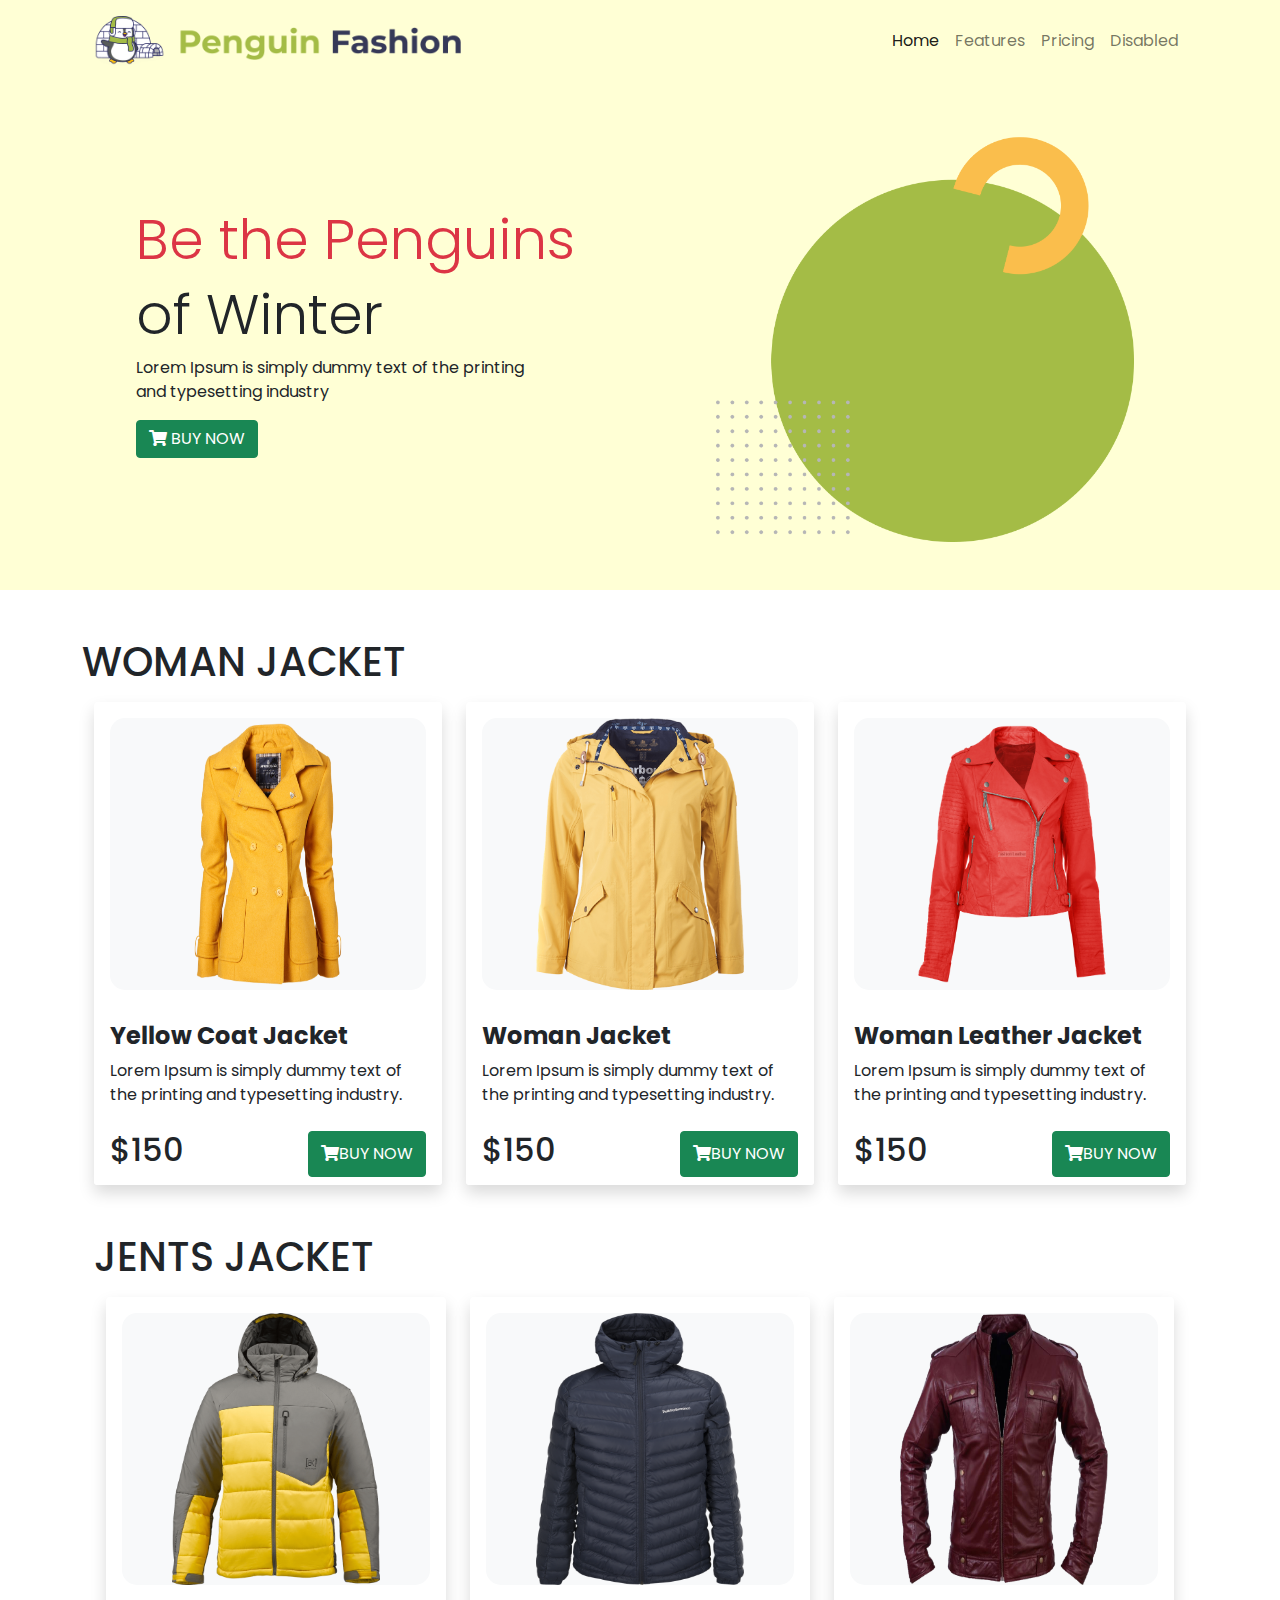
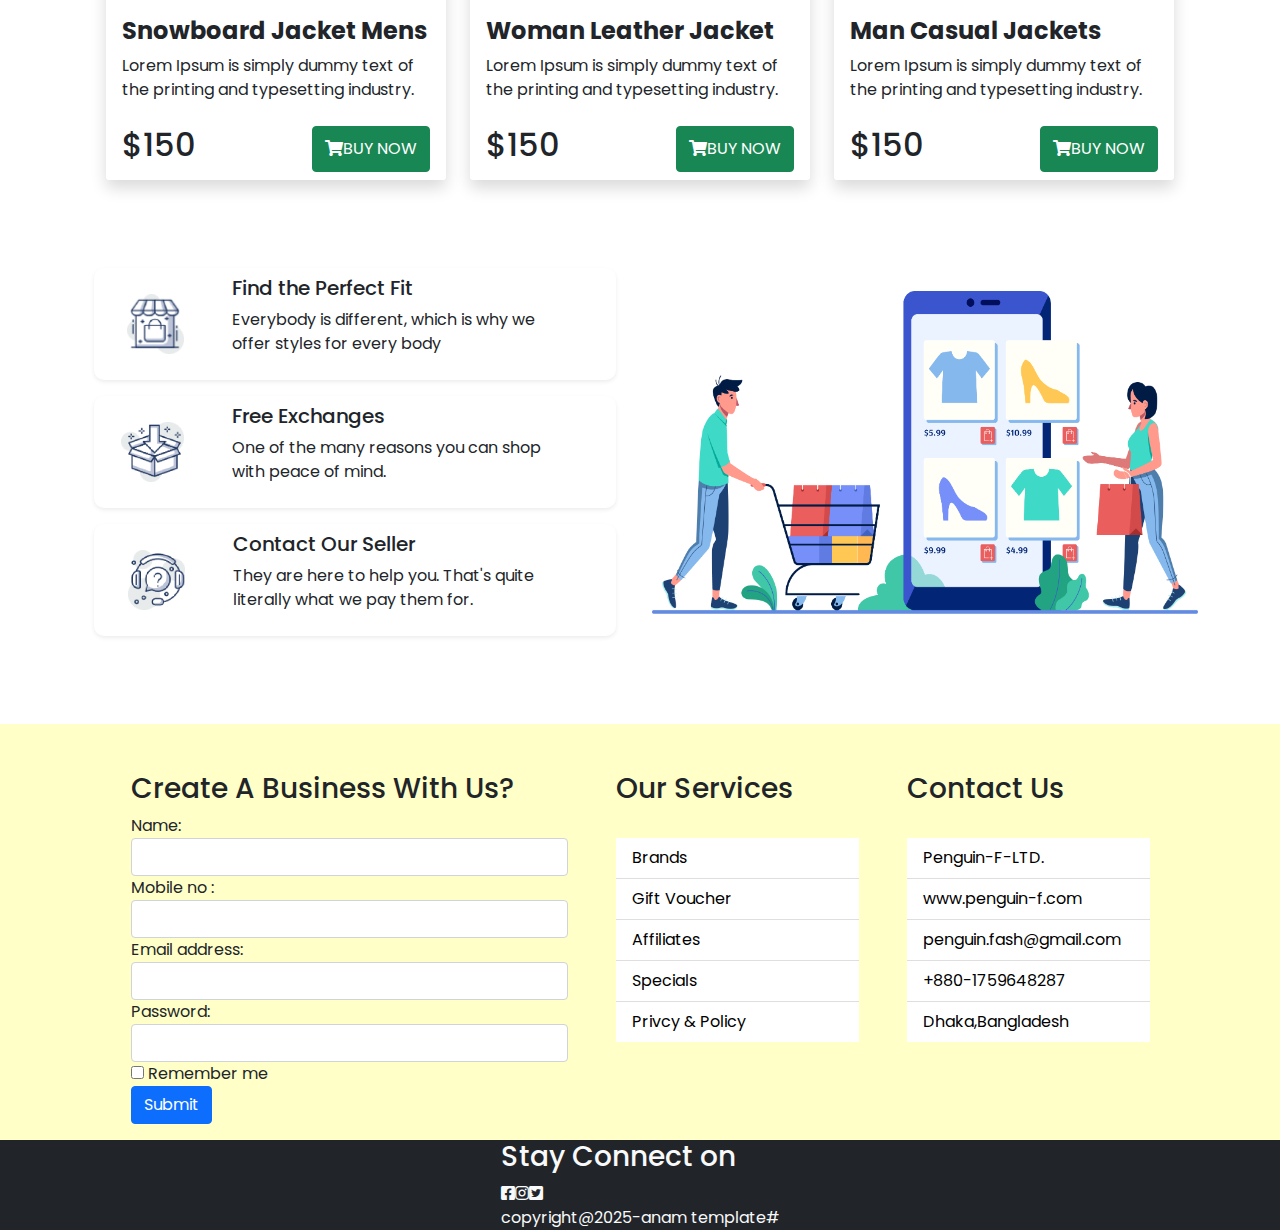
==== index.html @ 74c980e4 "ok" ====
<!DOCTYPE html>
<html lang="en">
<head>
    <link rel="stylesheet" href="css/bootstrap.min.css">
    <link rel="stylesheet" href="css/style.css">
    <link rel="stylesheet" href="css/all.min.css">
    <link rel="preconnect" href="https://fonts.gstatic.com">
    <link rel="preconnect" href="https://fonts.gstatic.com">
<link href="https://fonts.googleapis.com/css2?family=Oswald&family=Poppins:ital,wght@1,500&display=swap" rel="stylesheet">
    <title>Document</title>
</head>
<body>
  <div class="head">
    <header class="container pt-2 pb-5">
        <nav class="panada-logo navbar navbar-expand-lg navbar-light">
            <div class="container-fluid">
              
                  <img src="Logo-Icon/Group 33072.png" alt="">
              
              <button class="navbar-toggler" type="button" data-bs-toggle="collapse" data-bs-target="#navbarNav" aria-controls="navbarNav" aria-expanded="false" aria-label="Toggle navigation">
                <span class="navbar-toggler-icon"></span>
              </button>
              <div class="collapse navbar-collapse justify-content-end" id="navbarNav">
                <ul class="navbar-nav">
                  <li class="nav-item">
                    <a class="nav-link active" aria-current="page" href="#">Home</a>
                  </li>
                  <li class="nav-item">
                    <a class="nav-link" href="#">Features</a>
                  </li>
                  <li class="nav-item">
                    <a class="nav-link" href="#">Pricing</a>
                  </li>
                  <li class="nav-item">
                    <a class="nav-link" href="#" tabindex="-1" aria-disabled="true">Disabled</a>
                  </li>
                </ul>
              </div>
            </div>
          </nav>

          <div class="row pt-5">
          <div class="col-md-6 justify-content-center d-flex  align-items-center">
             <div>
                <h1 class="display-4 text-danger ">Be the Penguins</h1>
                <h1 class="display-4">of Winter</h1>
                <p>Lorem Ipsum is simply dummy text of the printing <br>
                  and typesetting industry</p>
                  <button class="btn btn-success btn"><i class="fas fa-shopping-cart"></i> BUY NOW</button>
             </div>
          </div>
          <div class=" col-md-6 justify-content-center d-flex  align-items-center">
              <img src="Logo-Icon/Group 33091.png"  class="girls-pic img-fluid">
          </div>
        </div>
    </header>
  </div>
    
    <main id="" class="container mt-5">
        <h1>WOMAN JACKET</h1>
        <div class="container mt-3">
          <div class="row row-cols-1 row-cols-md-3 g-4">
    
            <div class="col ">
              <div class="card h-100 border-0 shadow round">
                <div class="f3-jack div-col-border m-3  bg-light d-flex justify-content-center  align-items-center">
                  <img src="Image/f-1.png" class="card-img-top" alt="...">
                </div>          
                <div class="card-body">
                  <h4 class="card-title fw-bold">Yellow Coat Jacket </h4>
                  <p class="card-text">Lorem Ipsum is simply dummy text of the 
                    printing and typesetting industry.</p>
                </div>
                <div class="card-footer  f-jack-foot d-flex justify-content-between">
                  <h2>$150</h2>
                  <button type="button" class="btn btn-color btn-success btn"><i class="fas fa-shopping-cart"></i>BUY NOW</button>
                </div>
              </div>
            </div>
    
          <div class="col">
            <div class="card h-100 border-0 shadow round">
              <div class="f3-jack div-col-border m-3 bg-light d-flex justify-content-center  align-items-center">
                <img src="Image/f-2.png" class="card-img-top" alt="...">
              </div>          
              <div class="card-body">
                <h4 class="card-title fw-bold">Woman Jacket </h4>
                <p class="card-text">Lorem Ipsum is simply dummy text of the 
                  printing and typesetting industry.</p>
              </div>
              <div class="card-footer  f-jack-foot d-flex justify-content-between">
                <h2>$150</h2>
                <button type="button" class="btn btn-color btn-success btn"><i class="fas fa-shopping-cart"></i>BUY NOW</button>
              </div>
            </div>
          </div>
    
          <div class="col-md-4">
            <div class="card h-100 border-0 shadow round">
              <div class="f3-jack div-col-border m-3 bg-light  d-flex justify-content-center  align-items-center">
                <img src="Image/f-3.png" class="card-img-top" alt="...">
              </div>          
              <div class="card-body">
                <h4 class="card-title fw-bold">Woman Leather Jacket </h4>
                <p class="card-text">Lorem Ipsum is simply dummy text of the 
                   printing and typesetting industry.</p>
              </div>
              <div class="card-footer f-jack-foot d-flex justify-content-between">
                <h2>$150</h2>
                <button type="button" class="btn btn-color btn-success btn">
                  <i class="fas fa-shopping-cart"></i>BUY NOW</button>
              </div>
            </div>
          </div>
        </div>
      </div>
    


<div class="container mt-5">
        <h1>JENTS JACKET</h1>
        <div class="container mt-3">
          <div class="row row-cols-1 row-cols-md-3 g-4">
    
            <div class="col">
              <div class="card h-100 border-0 shadow round">
                <div class="f3-jack div-col-border m-3  bg-light d-flex justify-content-center  align-items-center">
                  <img src="Image/m-1.png" class="card-img-top" alt="...">
                </div>          
                <div class="card-body">
                  <h4 class="card-title fw-bold">Snowboard Jacket Mens </h4>
                  <p class="card-text">Lorem Ipsum is simply dummy text of the 
                    printing and typesetting industry.</p>
                </div>
                <div class="card-footer  f-jack-foot d-flex justify-content-between">
                  <h2>$150</h2>
                  <button type="button" class="btn btn-color btn-success btn"><i class="fas fa-shopping-cart"></i>BUY NOW</button>
                </div>
              </div>
            </div>
    
          <div class="col">
            <div class="card h-100 border-0 shadow round">
              <div class="f3-jack div-col-border m-3 bg-light d-flex justify-content-center  align-items-center">
                <img src="Image/m-2.png" class="card-img-top" alt="...">
              </div>          
              <div class="card-body">
                <h4 class="card-title fw-bold">Woman Leather Jacket </h4>
                <p class="card-text">Lorem Ipsum is simply dummy text of the 
                  printing and typesetting industry.</p>
              </div>
              <div class="card-footer  f-jack-foot d-flex justify-content-between">
                <h2>$150</h2>
                <button type="button" class="btn btn-color btn-success btn"><i class="fas fa-shopping-cart"></i>BUY NOW</button>
              </div>
            </div>
          </div>
    
          <div class="col-md-4">
            <div class="card h-100 border-0 shadow round">
              <div class="f3-jack div-col-border m-3 bg-light  d-flex justify-content-center  align-items-center">
                <img src="Image/m-3.png" class="card-img-top" alt="...">
              </div>          
              <div class="card-body">
                <h4 class="card-title fw-bold">Man Casual Jackets </h4>
                <p class="card-text">Lorem Ipsum is simply dummy text of the 
                   printing and typesetting industry.</p>
              </div>
              <div class="card-footer f-jack-foot d-flex justify-content-between">
                <h2>$150</h2>
                <button type="button" class="btn btn-color btn-success btn"><i class="fas fa-shopping-cart"></i>BUY NOW</button>
              </div>
            </div>
          </div>
        </div>
      </div>
      </div>
    </main>            
    
    <section class="container mt-5">
        <div class="row"> 
            <div class="col-md-6 p-4">
                <div class="details p-2 justify-content-center d-flex  align-items-center shadow-sm my-3">
                    <img src="Logo-Icon/image 12.png" class="img-fluid">
                    <div class="mx-5">
                    <h5>Find the Perfect Fit</h5>
                    <p>Everybody is different, which is why we <br> offer styles for every body</p>
                </div>
                </div>
                <div class="details p-2 justify-content-center d-flex  align-items-center shadow-sm my-3">
                    <img src="Logo-Icon/image 13.png" class="img-fluid">
                    <div class="mx-5">
                        <h5>Free Exchanges</h5>
                    <p>One of the many reasons you can shop <br>  with peace of mind.</p> 
                    </div>
                </div>
                <div class="details p-2 justify-content-center d-flex  align-items-center shadow-sm my-3"> 
                    <img src="Logo-Icon/image 14.png" >
                    <div class="mx-5">
                 <h5>Contact Our Seller</h5>
                 <p>They are here to help you. That's quite <br> literally what we pay them for.</p>
                </div>
                </div>
            </div>
            <div class="col-md-6  justify-content-center d-flex  align-items-center">
              <img src="Logo-Icon/XMLID 1.png" alt="" class="img-fluid" >
            </div>
        </div>
    </section>
<div class="lst-fooot pb-3"> 
<footer class="container">
      <div class="row g-5 mt-5 d-flex justify-content-center ">
        <div class="col-md-5">
          <h3>Create A Business With Us?</h3>
          <form>
            <div class="form-group">
              <label for="name">Name:</label>
              <input type="text" class="form-control" id="name">
            </div>
            <div class="form-group">
              <label for="number">Mobile no :</label>
              <input type="number" class="form-control" id="number">
            </div>
            <div class="form-group">
              <label for="email">Email address:</label>
              <input type="email" class="form-control" id="email">
            </div>
            <div class="form-group">
              <label for="pwd">Password:</label>
              <input type="password" class="form-control" id="pwd">
            </div>
            <div class="checkbox">
              <label><input type="checkbox"> Remember me</label>
            </div>
            <button type="submit" class="btn btn-primary">Submit</button>
          </form>
        </div>
        
        <div class="col-md-3">
          <h3>Our Services</h3>
          <ul class="list-group  list-group-flush pt-4">
            <li class=" list-group-item"><a href="">Brands</a></li>
            <li class=" list-group-item"><a href="">Gift Voucher</a></li>
            <li class=" list-group-item"><a href="">Affiliates</a></li>
            <li class="list-group-item"><a href="">Specials</a></li>
            <li class=" list-group-item"><a href="">Privcy & Policy</a></li>
          </ul>
        </div>

        <div class="col-md-3">
          <h3>Contact Us</h5>
            <ul class="list-group  pt-4 list-group-flush">
              <li class="lst-ft list-group-item"><a href="">Penguin-F-LTD. </a></li>
              <li class=" list-group-item"><a href="">www.penguin-f.com</a></li>
              <li class=" list-group-item"><a href="">penguin.fash@gmail.com</a></li>
              <li class=" list-group-item"><a href="">+880-1759648287</a></li>
              <li class=" list-group-item"><a href="">Dhaka,Bangladesh</a></li>
            </ul>
        </div>
        
      </div>
      
</footer>

</div>
<div class="container-fluid">
<div class="row ">
  <div class="col-md-12 bg-dark text-light d-flex justify-content-center ">
    <div class="  justify-content-center">
    <h3>Stay Connect on</h3>
    <div>
      <i class="fab fa-facebook-square"></i><i class="fab fa-instagram"></i><i class="fab fa-twitter-square"></i>
    </div>
    copyright@2025-anam template#
  </div>
  </div>
</div>
</div>

    <script src="js/bootstrap.min.js"></script>
</body>
</html>
---- css/style.css ----
body{
    font-family: 'Oswald', sans-serif;
    font-family: 'Poppins', sans-serif;
}
a{
    text-decoration: none;
    color: black;
}
.head{
    background-color:rgba(255, 255, 0, 0.164);}
/* }#fffbf0  */
.panada-logo img{
    height:50px;
}
.girls-pic{
    height: 420px;
}
.f3-jack img{
    height: 17rem;
    width: 13rem;
    ;
}
.f3-jack{
    
     border-radius: 15px;
}
.f-jack-foot{
    border: 0;
    background-color:white;
}

.details img{
    height: 60px;
    
}
.details{
    border-radius: 10px;
}
.lst-fooot{
    background-color: rgba(255, 255, 0, 0.219);
}
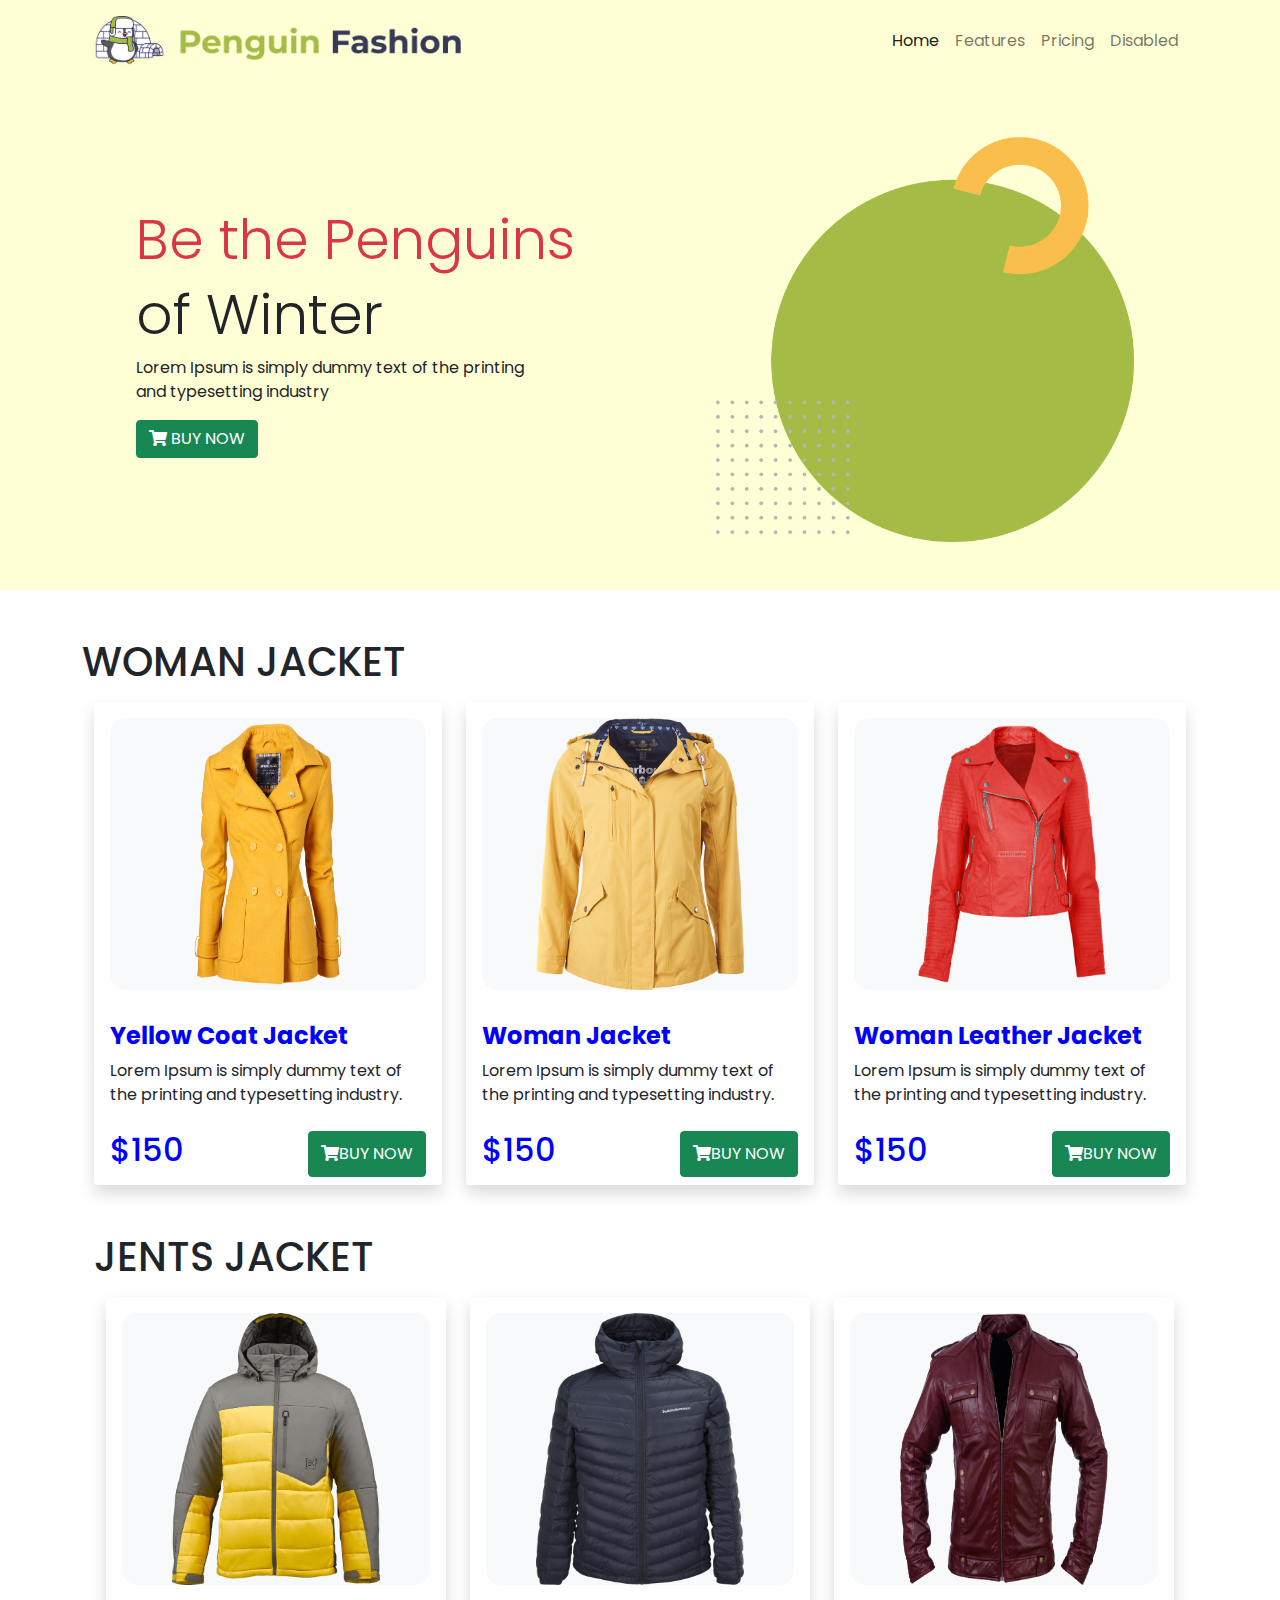
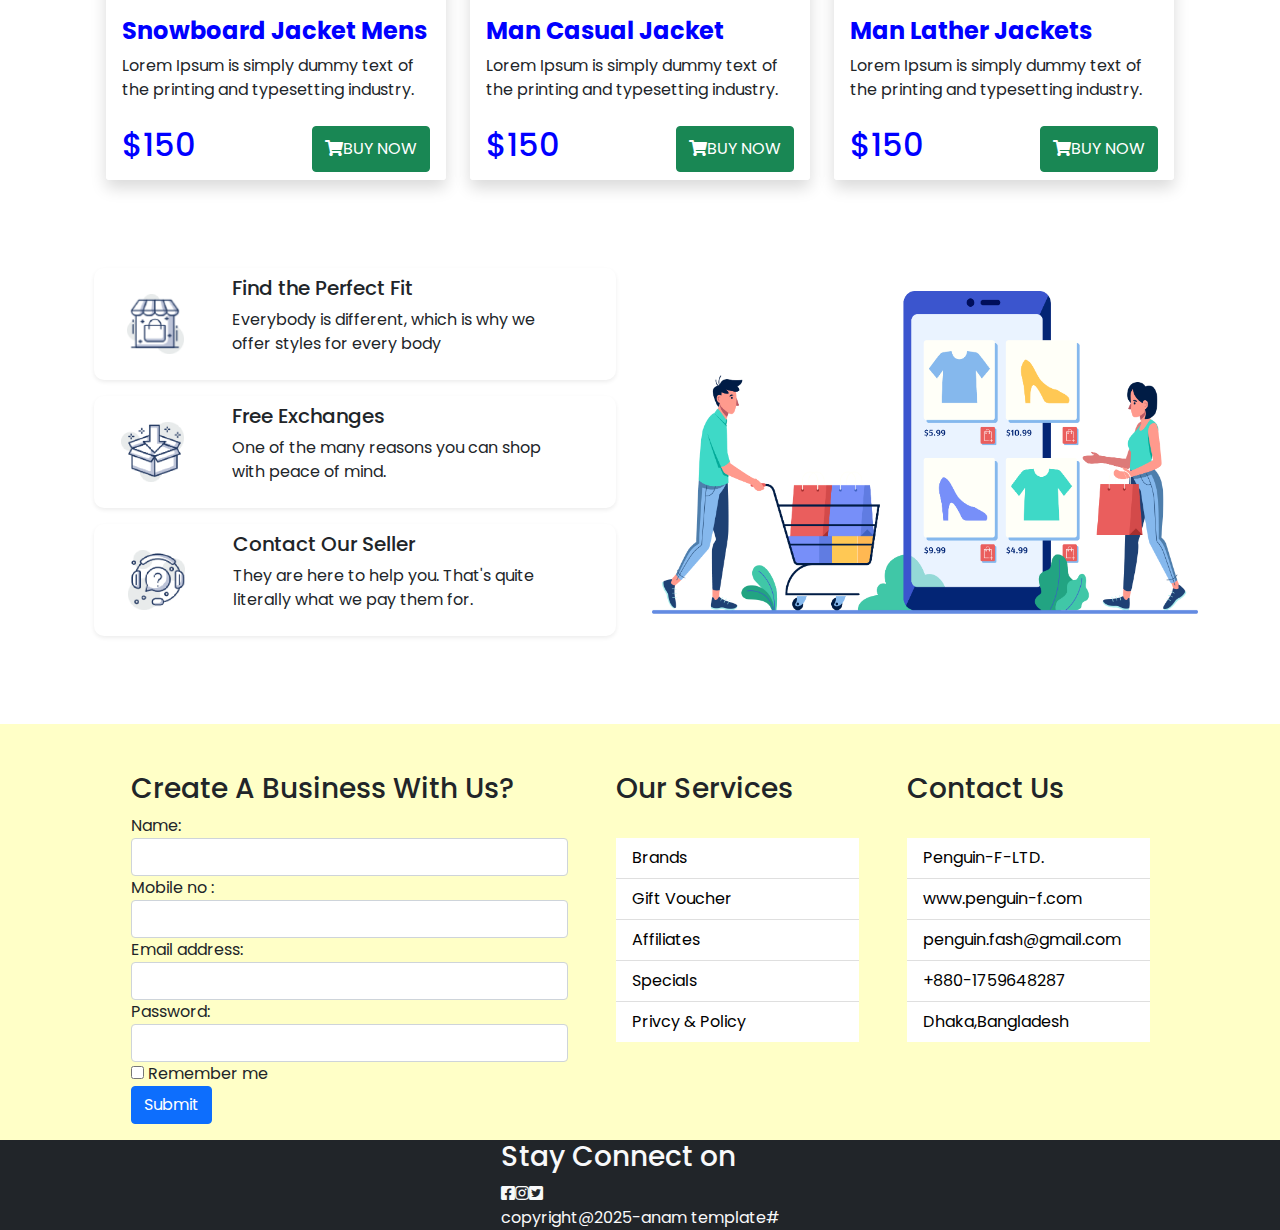
==== commit 9047aef4: "nest" ====
--- a/index.html
+++ b/index.html
@@ -59,10 +59,10 @@
     <main id="" class="container mt-5">
         <h1>WOMAN JACKET</h1>
         <div class="container mt-3">
-          <div class="row row-cols-1 row-cols-md-3 g-4">
+          <div class="row row-cols-1 row-cols-md-3 row-cols-md-3 g-4">
     
             <div class="col ">
-              <div class="card h-100 border-0 shadow round">
+              <div class="card jack-card h-100 border-0 shadow round">
                 <div class="f3-jack div-col-border m-3  bg-light d-flex justify-content-center  align-items-center">
                   <img src="Image/f-1.png" class="card-img-top" alt="...">
                 </div>          
@@ -79,7 +79,7 @@
             </div>
     
           <div class="col">
-            <div class="card h-100 border-0 shadow round">
+            <div class="card jack-card h-100 border-0 shadow round">
               <div class="f3-jack div-col-border m-3 bg-light d-flex justify-content-center  align-items-center">
                 <img src="Image/f-2.png" class="card-img-top" alt="...">
               </div>          
@@ -95,8 +95,8 @@
             </div>
           </div>
     
-          <div class="col-md-4">
-            <div class="card h-100 border-0 shadow round">
+          <div class="col">
+            <div class="card jack-card h-100 border-0 shadow round">
               <div class="f3-jack div-col-border m-3 bg-light  d-flex justify-content-center  align-items-center">
                 <img src="Image/f-3.png" class="card-img-top" alt="...">
               </div>          
@@ -123,7 +123,7 @@
           <div class="row row-cols-1 row-cols-md-3 g-4">
     
             <div class="col">
-              <div class="card h-100 border-0 shadow round">
+              <div class="card jack-card h-100 border-0 shadow round">
                 <div class="f3-jack div-col-border m-3  bg-light d-flex justify-content-center  align-items-center">
                   <img src="Image/m-1.png" class="card-img-top" alt="...">
                 </div>          
@@ -140,12 +140,12 @@
             </div>
     
           <div class="col">
-            <div class="card h-100 border-0 shadow round">
+            <div class="card jack-card h-100 border-0 shadow round">
               <div class="f3-jack div-col-border m-3 bg-light d-flex justify-content-center  align-items-center">
                 <img src="Image/m-2.png" class="card-img-top" alt="...">
               </div>          
               <div class="card-body">
-                <h4 class="card-title fw-bold">Woman Leather Jacket </h4>
+                <h4 class="card-title fw-bold">Man Casual Jacket </h4>
                 <p class="card-text">Lorem Ipsum is simply dummy text of the 
                   printing and typesetting industry.</p>
               </div>
@@ -157,12 +157,12 @@
           </div>
     
           <div class="col-md-4">
-            <div class="card h-100 border-0 shadow round">
+            <div class="card jack-card h-100 border-0 shadow round">
               <div class="f3-jack div-col-border m-3 bg-light  d-flex justify-content-center  align-items-center">
                 <img src="Image/m-3.png" class="card-img-top" alt="...">
               </div>          
               <div class="card-body">
-                <h4 class="card-title fw-bold">Man Casual Jackets </h4>
+                <h4 class="card-title fw-bold">Man Lather Jackets </h4>
                 <p class="card-text">Lorem Ipsum is simply dummy text of the 
                    printing and typesetting industry.</p>
               </div>
--- a/css/style.css
+++ b/css/style.css
@@ -18,11 +18,14 @@
 .f3-jack img{
     height: 17rem;
     width: 13rem;
-    ;
+    
 }
 .f3-jack{
     
      border-radius: 15px;
+}
+.jack-card h4,h2{
+    color: blue;
 }
 .f-jack-foot{
     border: 0;
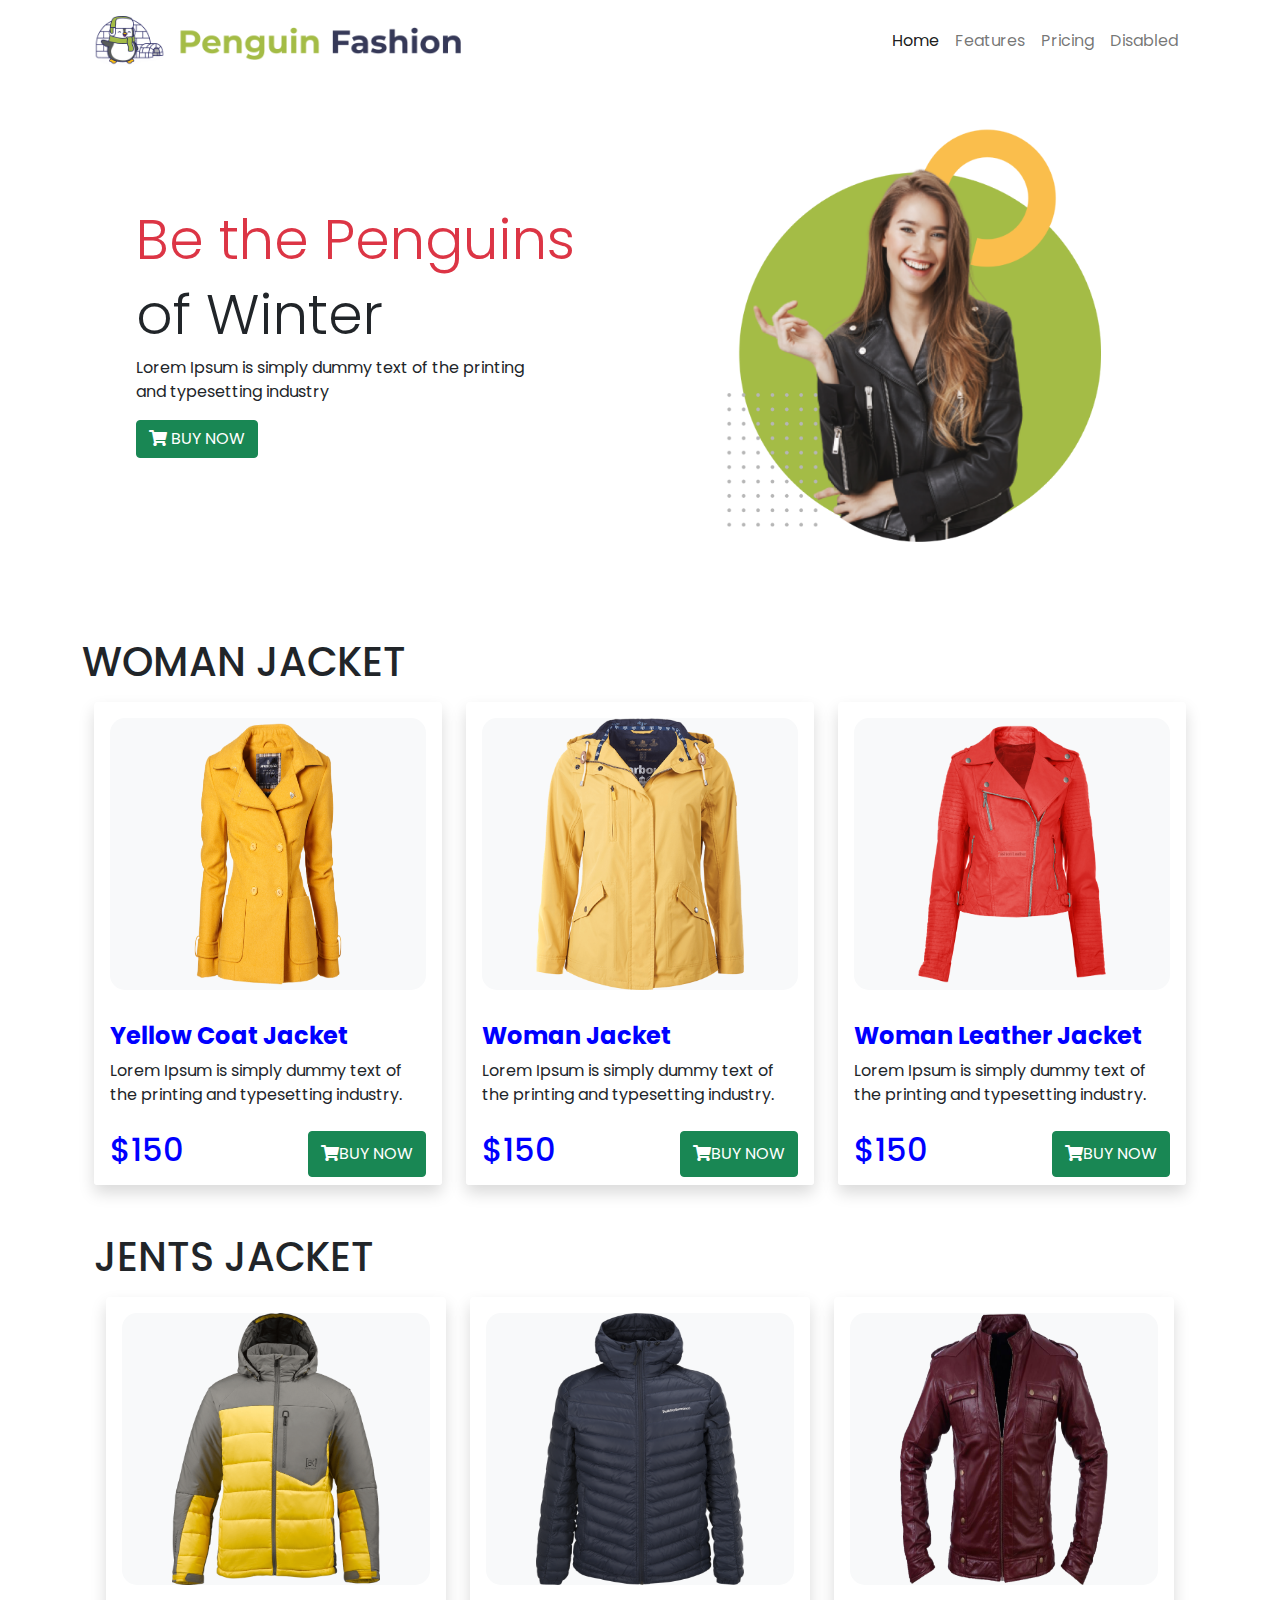
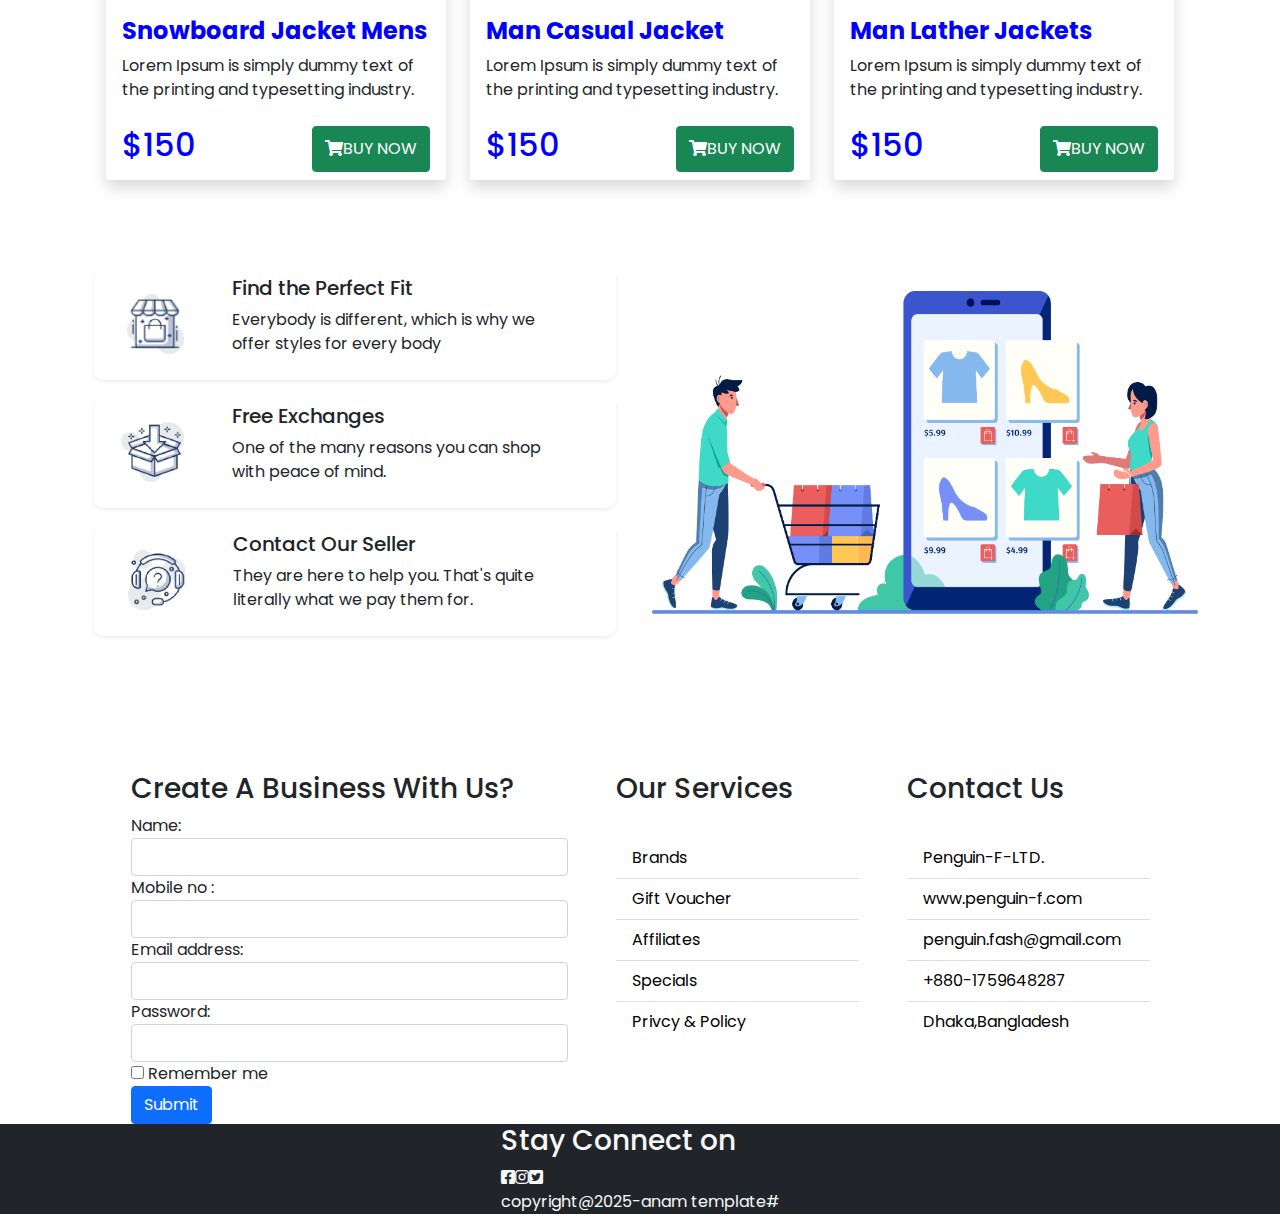
==== commit e8b9fcae: "done" ====
--- a/index.html
+++ b/index.html
@@ -10,7 +10,7 @@
     <title>Document</title>
 </head>
 <body>
-  <div class="head">
+ 
     <header class="container pt-2 pb-5">
         <nav class="panada-logo navbar navbar-expand-lg navbar-light">
             <div class="container-fluid">
@@ -54,7 +54,7 @@
           </div>
         </div>
     </header>
-  </div>
+  
     
     <main id="" class="container mt-5">
         <h1>WOMAN JACKET</h1>
@@ -207,7 +207,7 @@
             </div>
         </div>
     </section>
-<div class="lst-fooot pb-3"> 
+ 
 <footer class="container">
       <div class="row g-5 mt-5 d-flex justify-content-center ">
         <div class="col-md-5">
@@ -262,7 +262,7 @@
       
 </footer>
 
-</div>
+
 <div class="container-fluid">
 <div class="row ">
   <div class="col-md-12 bg-dark text-light d-flex justify-content-center ">
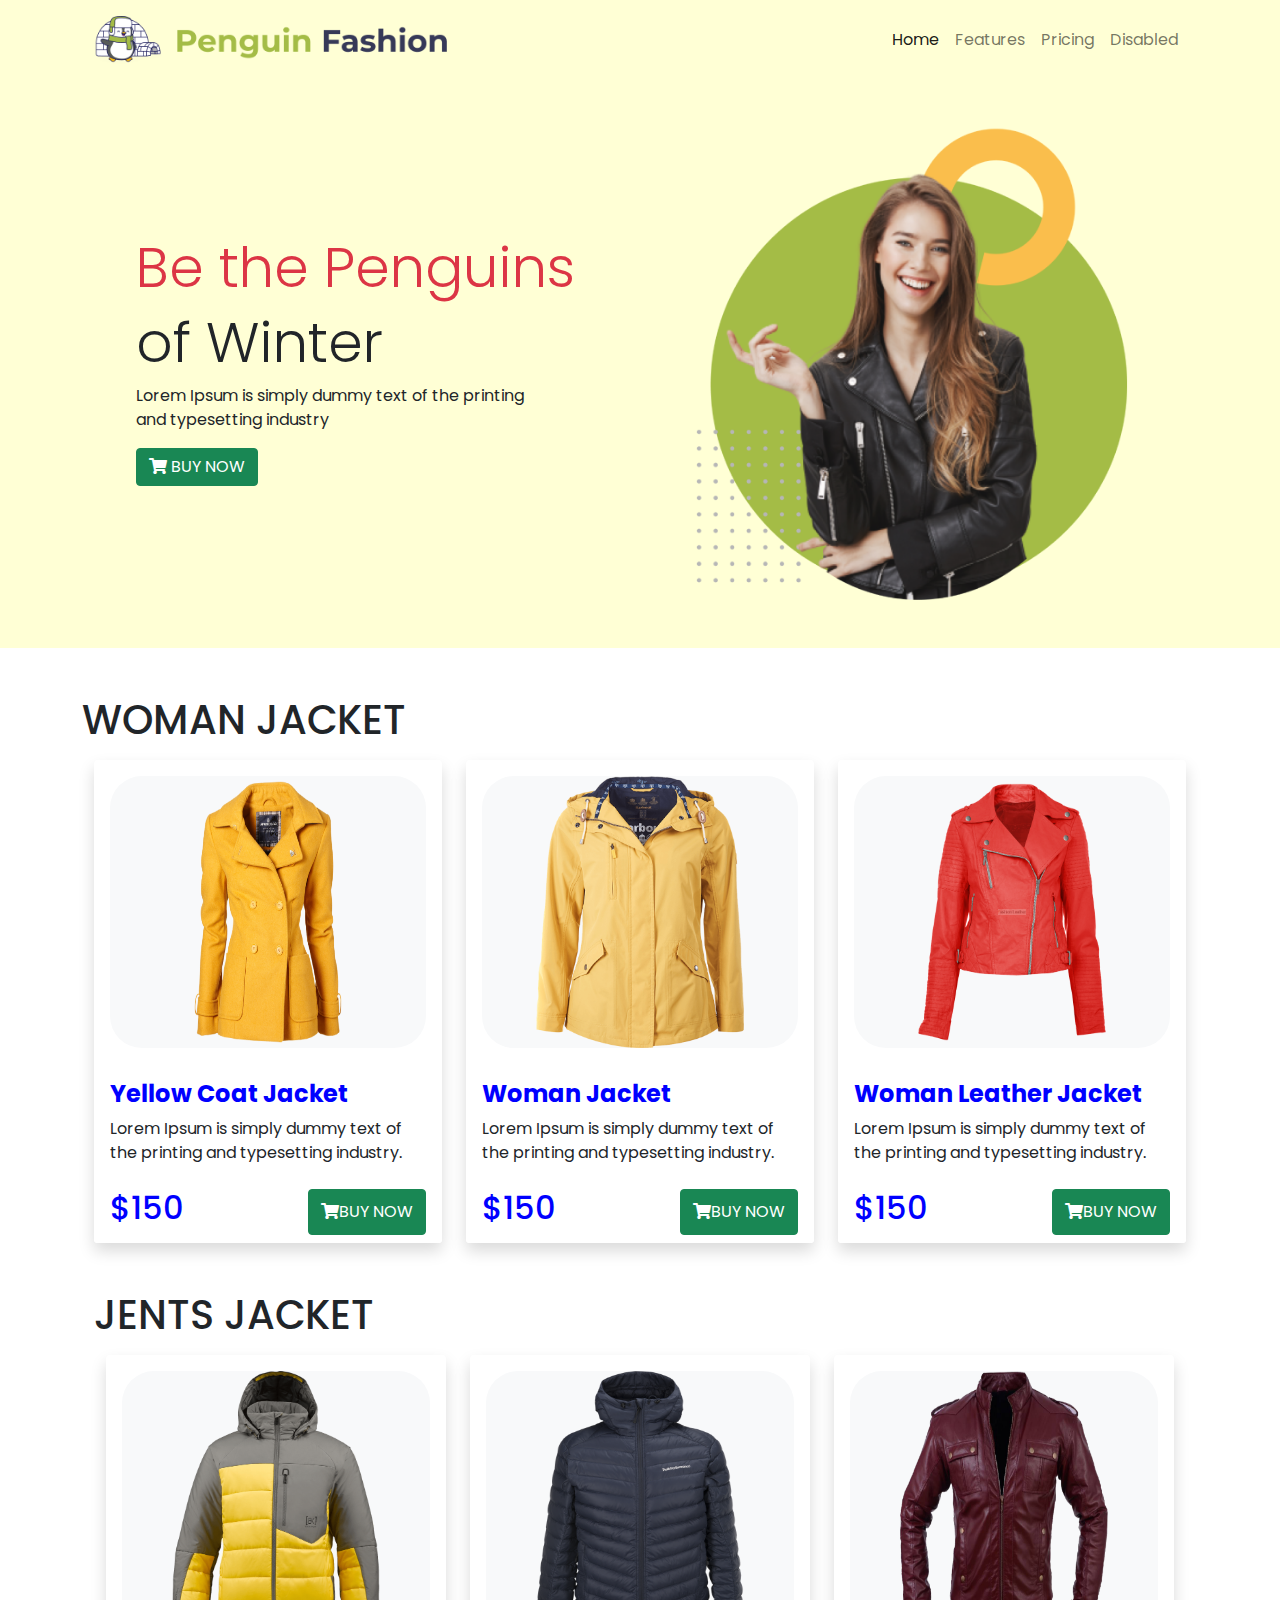
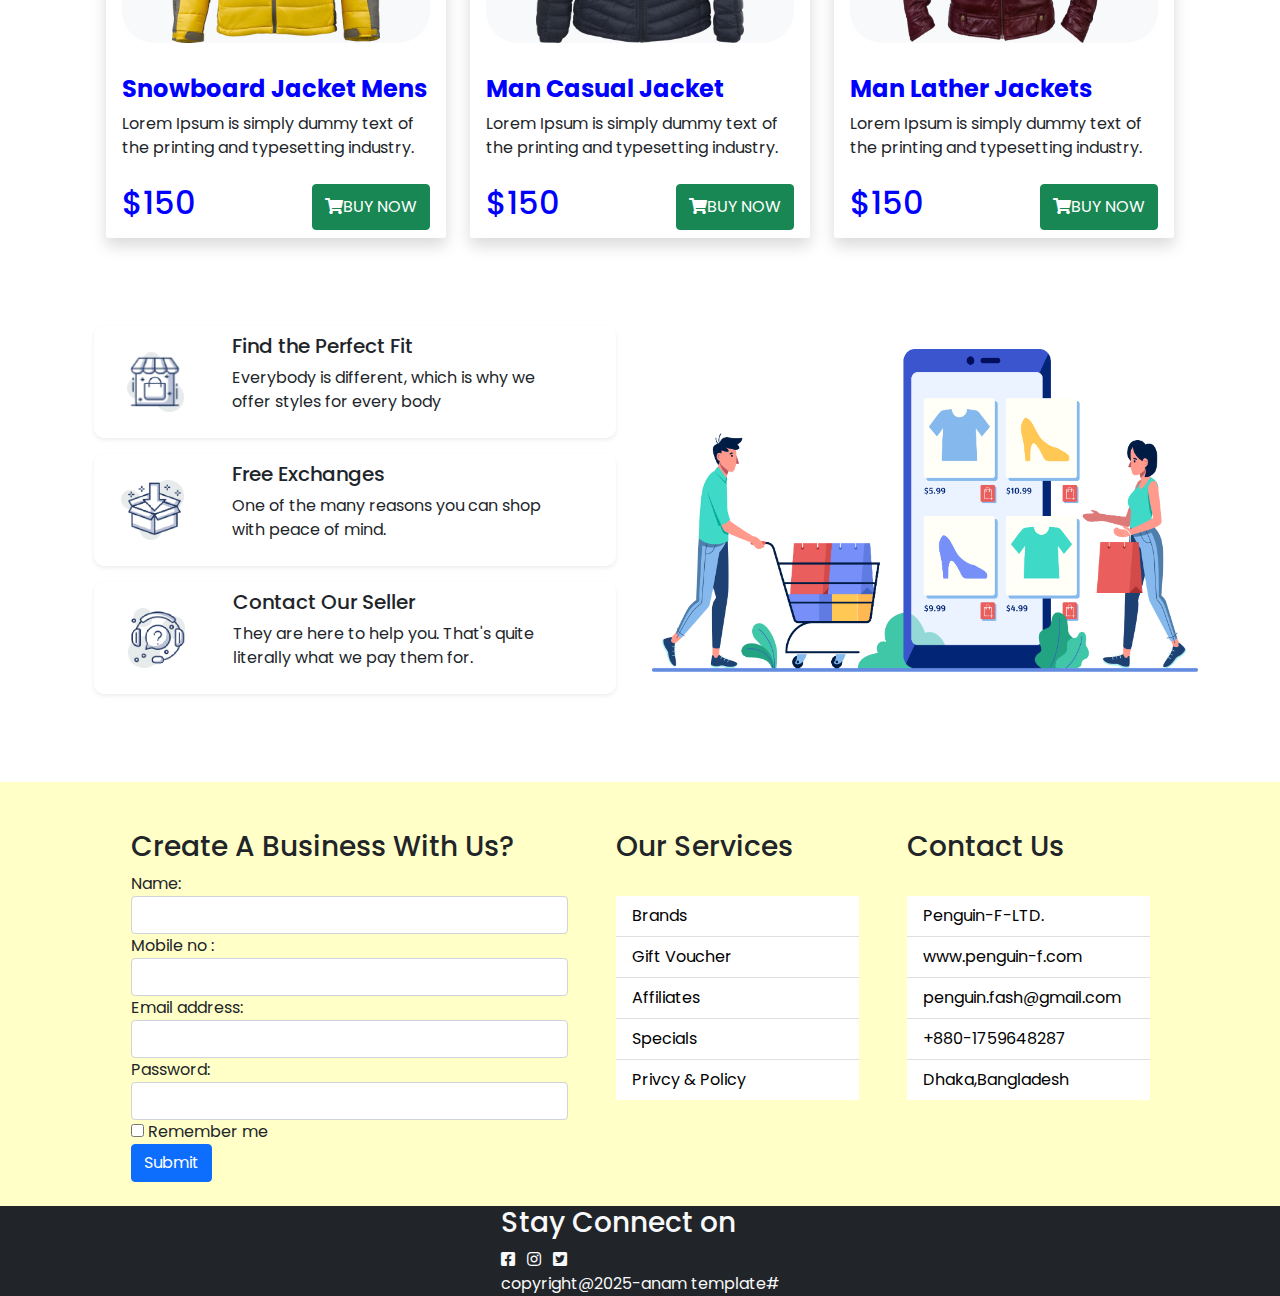
==== commit 6910dafe: "res" ====
--- a/index.html
+++ b/index.html
@@ -1,22 +1,19 @@
 <!DOCTYPE html>
 <html lang="en">
-<head>
-    <link rel="stylesheet" href="css/bootstrap.min.css">
+<head> 
+     <link rel="stylesheet" href="css/all.min.css">
+    <link rel="stylesheet" href="css/bootstrap.css">
     <link rel="stylesheet" href="css/style.css">
-    <link rel="stylesheet" href="css/all.min.css">
-    <link rel="preconnect" href="https://fonts.gstatic.com">
-    <link rel="preconnect" href="https://fonts.gstatic.com">
+
 <link href="https://fonts.googleapis.com/css2?family=Oswald&family=Poppins:ital,wght@1,500&display=swap" rel="stylesheet">
     <title>Document</title>
 </head>
 <body>
- 
+  <div class="hed">
     <header class="container pt-2 pb-5">
         <nav class="panada-logo navbar navbar-expand-lg navbar-light">
             <div class="container-fluid">
-              
                   <img src="Logo-Icon/Group 33072.png" alt="">
-              
               <button class="navbar-toggler" type="button" data-bs-toggle="collapse" data-bs-target="#navbarNav" aria-controls="navbarNav" aria-expanded="false" aria-label="Toggle navigation">
                 <span class="navbar-toggler-icon"></span>
               </button>
@@ -38,9 +35,10 @@
               </div>
             </div>
           </nav>
+<!-- nav*********************************************** -->
 
           <div class="row pt-5">
-          <div class="col-md-6 justify-content-center d-flex  align-items-center">
+          <div class="col-sm-12 col-md-12 col-lg-6 d-flex justify-content-center  align-items-center">
              <div>
                 <h1 class="display-4 text-danger ">Be the Penguins</h1>
                 <h1 class="display-4">of Winter</h1>
@@ -49,19 +47,19 @@
                   <button class="btn btn-success btn"><i class="fas fa-shopping-cart"></i> BUY NOW</button>
              </div>
           </div>
-          <div class=" col-md-6 justify-content-center d-flex  align-items-center">
+          <div class="col-sm-12 col-md-12 col-lg-6 d-flex justify-content-center  align-items-center">
               <img src="Logo-Icon/Group 33091.png"  class="girls-pic img-fluid">
           </div>
         </div>
     </header>
-  
-    
+  </div>
+    <!-- jacket card************************************* -->
     <main id="" class="container mt-5">
         <h1>WOMAN JACKET</h1>
         <div class="container mt-3">
           <div class="row row-cols-1 row-cols-md-3 row-cols-md-3 g-4">
     
-            <div class="col ">
+            <div class="col-sm-10 col-md-6 col-lg-4 col-xl-4 col-xxl-4 d-flex justify-content-center  align-items-center">
               <div class="card jack-card h-100 border-0 shadow round">
                 <div class="f3-jack div-col-border m-3  bg-light d-flex justify-content-center  align-items-center">
                   <img src="Image/f-1.png" class="card-img-top" alt="...">
@@ -78,7 +76,7 @@
               </div>
             </div>
     
-          <div class="col">
+          <div class="col-sm-10 col-md-6 col-lg-4 col-xl-4 col-xxl-4 d-flex justify-content-center  align-items-center">
             <div class="card jack-card h-100 border-0 shadow round">
               <div class="f3-jack div-col-border m-3 bg-light d-flex justify-content-center  align-items-center">
                 <img src="Image/f-2.png" class="card-img-top" alt="...">
@@ -95,7 +93,7 @@
             </div>
           </div>
     
-          <div class="col">
+          <div class="col-sm-10 col-md-6 col-lg-4 col-xl-4 col-xxl-4 d-flex justify-content-center  align-items-center">
             <div class="card jack-card h-100 border-0 shadow round">
               <div class="f3-jack div-col-border m-3 bg-light  d-flex justify-content-center  align-items-center">
                 <img src="Image/f-3.png" class="card-img-top" alt="...">
@@ -122,7 +120,7 @@
         <div class="container mt-3">
           <div class="row row-cols-1 row-cols-md-3 g-4">
     
-            <div class="col">
+            <div class="col-sm-10 col-md-6 col-lg-4 col-xl-4 col-xxl-4 d-flex justify-content-center  align-items-center">
               <div class="card jack-card h-100 border-0 shadow round">
                 <div class="f3-jack div-col-border m-3  bg-light d-flex justify-content-center  align-items-center">
                   <img src="Image/m-1.png" class="card-img-top" alt="...">
@@ -139,7 +137,7 @@
               </div>
             </div>
     
-          <div class="col">
+          <div class="col-sm-10 col-md-6 col-lg-4 col-xl-4 col-xxl-4 d-flex justify-content-center  align-items-center">
             <div class="card jack-card h-100 border-0 shadow round">
               <div class="f3-jack div-col-border m-3 bg-light d-flex justify-content-center  align-items-center">
                 <img src="Image/m-2.png" class="card-img-top" alt="...">
@@ -156,7 +154,7 @@
             </div>
           </div>
     
-          <div class="col-md-4">
+          <div class="col-sm-10 col-md-6 col-lg-4 col-xl-4 col-xxl-4 d-flex justify-content-center  align-items-center">
             <div class="card jack-card h-100 border-0 shadow round">
               <div class="f3-jack div-col-border m-3 bg-light  d-flex justify-content-center  align-items-center">
                 <img src="Image/m-3.png" class="card-img-top" alt="...">
@@ -177,9 +175,9 @@
       </div>
     </main>            
     
-    <section class="container mt-5">
-        <div class="row"> 
-            <div class="col-md-6 p-4">
+    <section class="container">
+        <div class="row mt-5 mb-5"> 
+            <div class="col-sm-12 col-md-12 col-lg-6 col-xl-6 col-xxl-6  p-4">
                 <div class="details p-2 justify-content-center d-flex  align-items-center shadow-sm my-3">
                     <img src="Logo-Icon/image 12.png" class="img-fluid">
                     <div class="mx-5">
@@ -202,15 +200,18 @@
                 </div>
                 </div>
             </div>
-            <div class="col-md-6  justify-content-center d-flex  align-items-center">
+            <div class="col-sm-12 col-md-12 col-lg-6 col-xl-6 col-xxl-6 justify-content-center d-flex  align-items-center">
               <img src="Logo-Icon/XMLID 1.png" alt="" class="img-fluid" >
             </div>
         </div>
     </section>
- 
+
+<!-- last part start***************************************** -->
+
+    <div class="lst-fooot">
 <footer class="container">
-      <div class="row g-5 mt-5 d-flex justify-content-center ">
-        <div class="col-md-5">
+      <div class="row g-5 mt-5  d-flex justify-content-center ">
+        <div class="col-sm-12 col-md-8 col-lg-5 mb-4">
           <h3>Create A Business With Us?</h3>
           <form>
             <div class="form-group">
@@ -236,7 +237,7 @@
           </form>
         </div>
         
-        <div class="col-md-3">
+        <div class="col-sm-12 col-md-6 col-lg-3">
           <h3>Our Services</h3>
           <ul class="list-group  list-group-flush pt-4">
             <li class=" list-group-item"><a href="">Brands</a></li>
@@ -247,7 +248,7 @@
           </ul>
         </div>
 
-        <div class="col-md-3">
+        <div class="col-sm-12 col-md-6 col-lg-3">
           <h3>Contact Us</h5>
             <ul class="list-group  pt-4 list-group-flush">
               <li class="lst-ft list-group-item"><a href="">Penguin-F-LTD. </a></li>
@@ -257,25 +258,25 @@
               <li class=" list-group-item"><a href="">Dhaka,Bangladesh</a></li>
             </ul>
         </div>
-        
-      </div>
-      
+      </div>
 </footer>
-
-
+</div>
 <div class="container-fluid">
-<div class="row ">
+<div class="row">
   <div class="col-md-12 bg-dark text-light d-flex justify-content-center ">
     <div class="  justify-content-center">
     <h3>Stay Connect on</h3>
     <div>
-      <i class="fab fa-facebook-square"></i><i class="fab fa-instagram"></i><i class="fab fa-twitter-square"></i>
+      <i class="fab fa-facebook-square"></i>
+      <i class="fab fa-instagram ms-2"></i>
+      <i class="fab fa-twitter-square ms-2"></i>
     </div>
     copyright@2025-anam template#
-  </div>
+  </div></div>
   </div>
 </div>
-</div>
+
+
 
     <script src="js/bootstrap.min.js"></script>
 </body>
--- a/css/style.css
+++ b/css/style.css
@@ -6,14 +6,14 @@
     text-decoration: none;
     color: black;
 }
-.head{
+.hed{
     background-color:rgba(255, 255, 0, 0.164);}
-/* }#fffbf0  */
 .panada-logo img{
-    height:50px;
+    height:3rem;
 }
 .girls-pic{
-    height: 420px;
+    height: 30rem;
+    width: 30rem;
 }
 .f3-jack img{
     height: 17rem;
@@ -21,8 +21,7 @@
     
 }
 .f3-jack{
-    
-     border-radius: 15px;
+     border-radius: 2rem;
 }
 .jack-card h4,h2{
     color: blue;
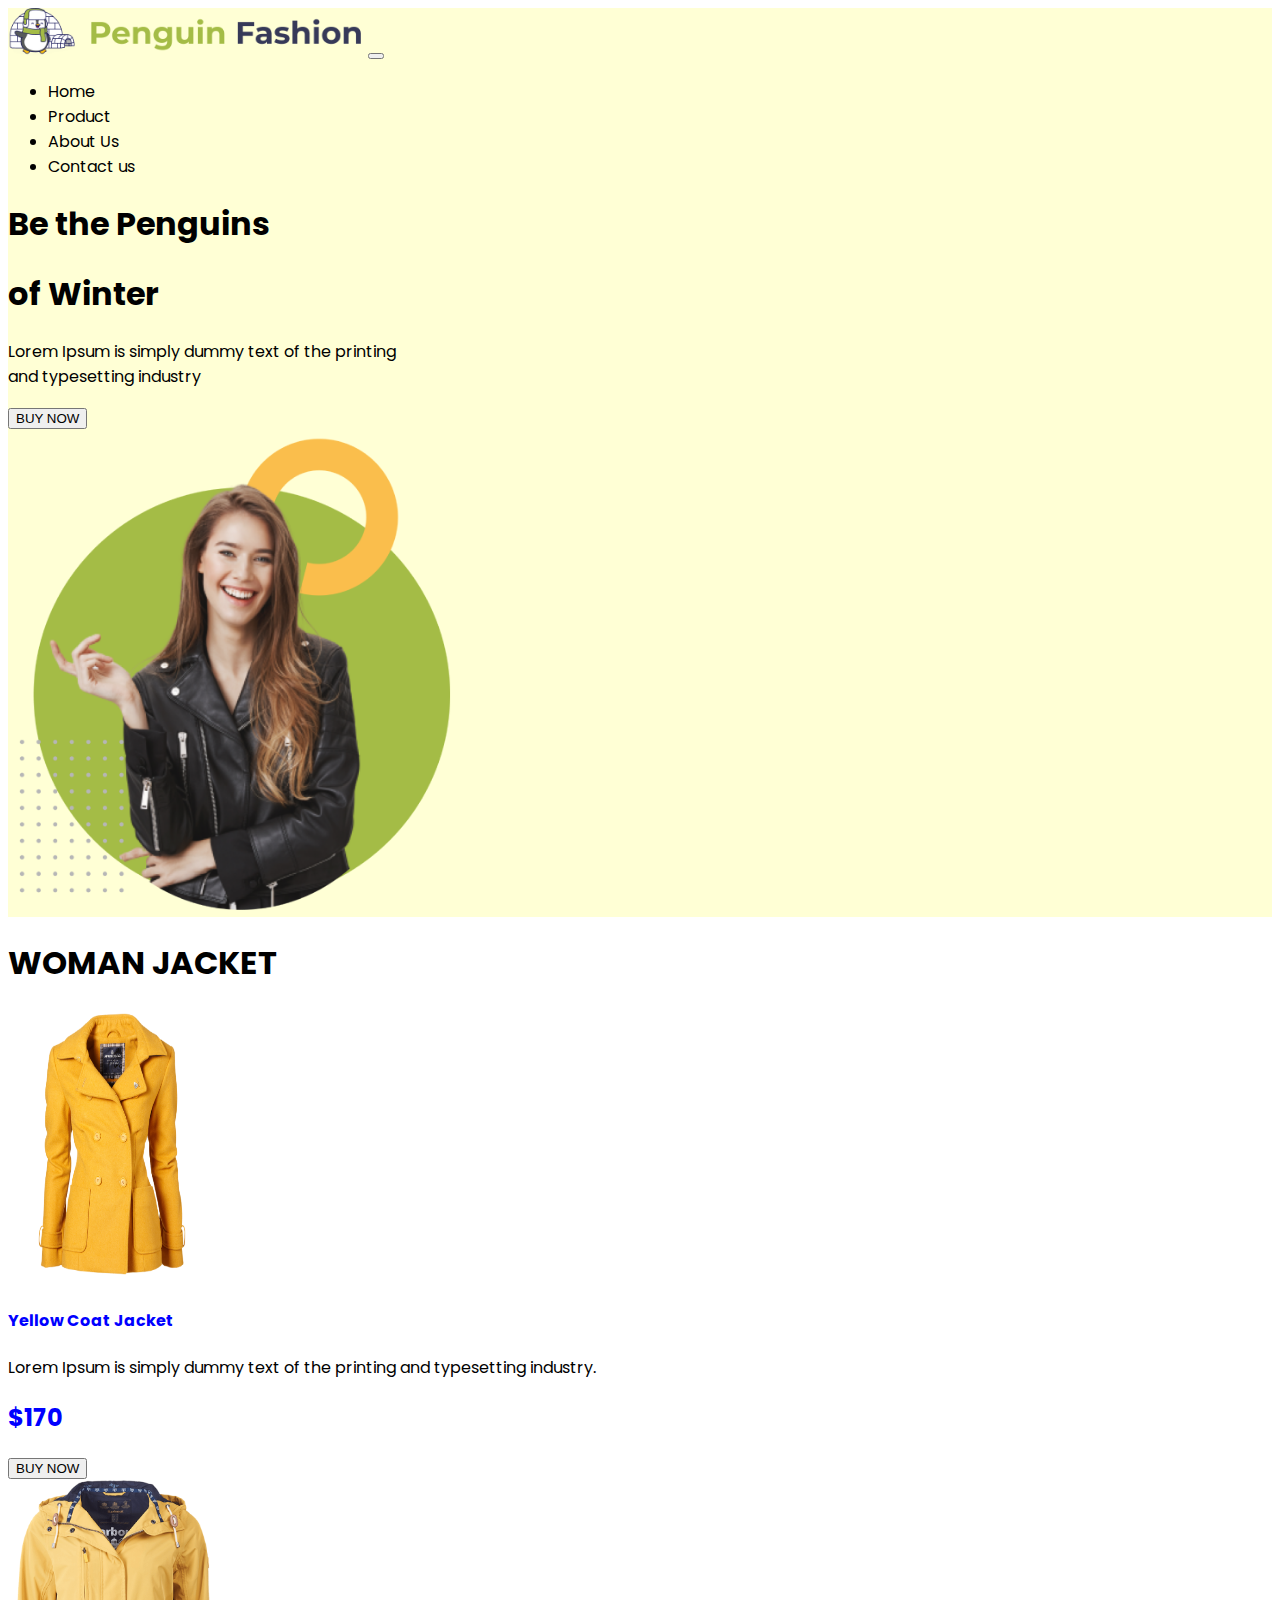
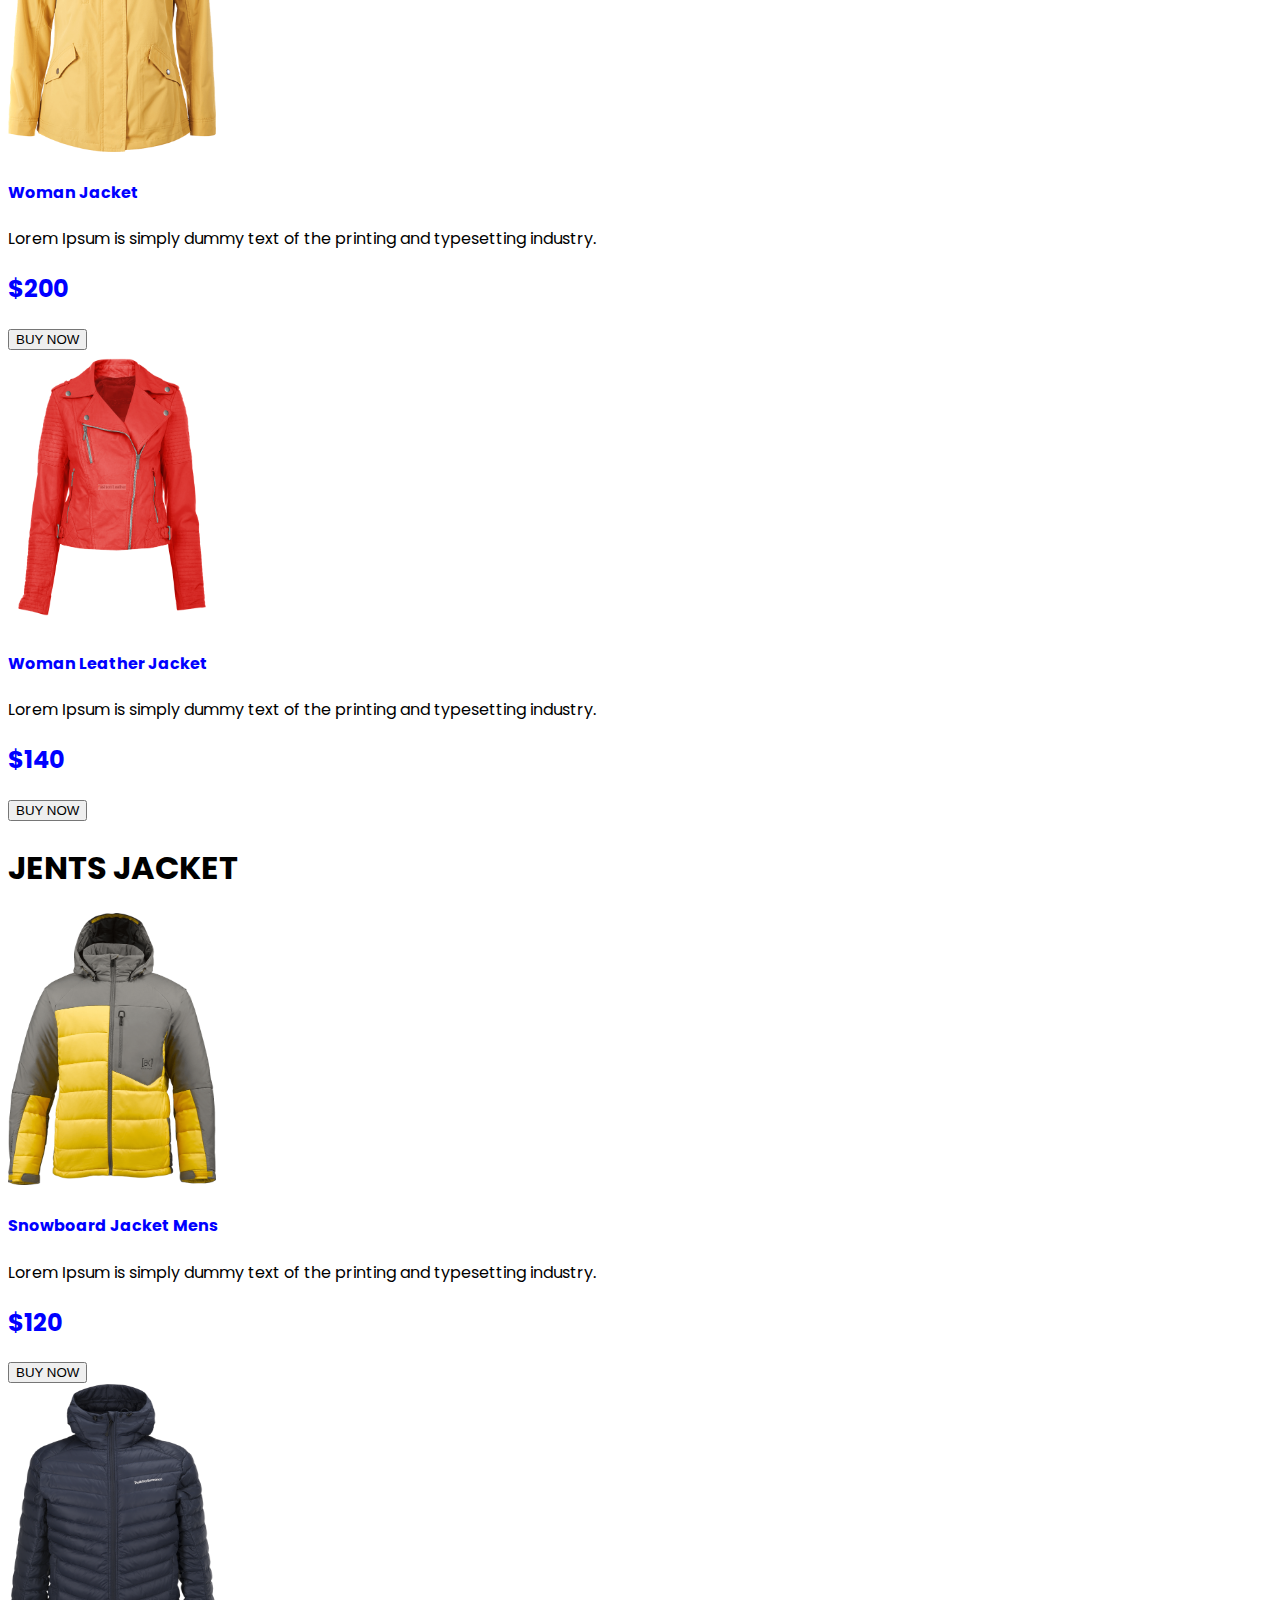
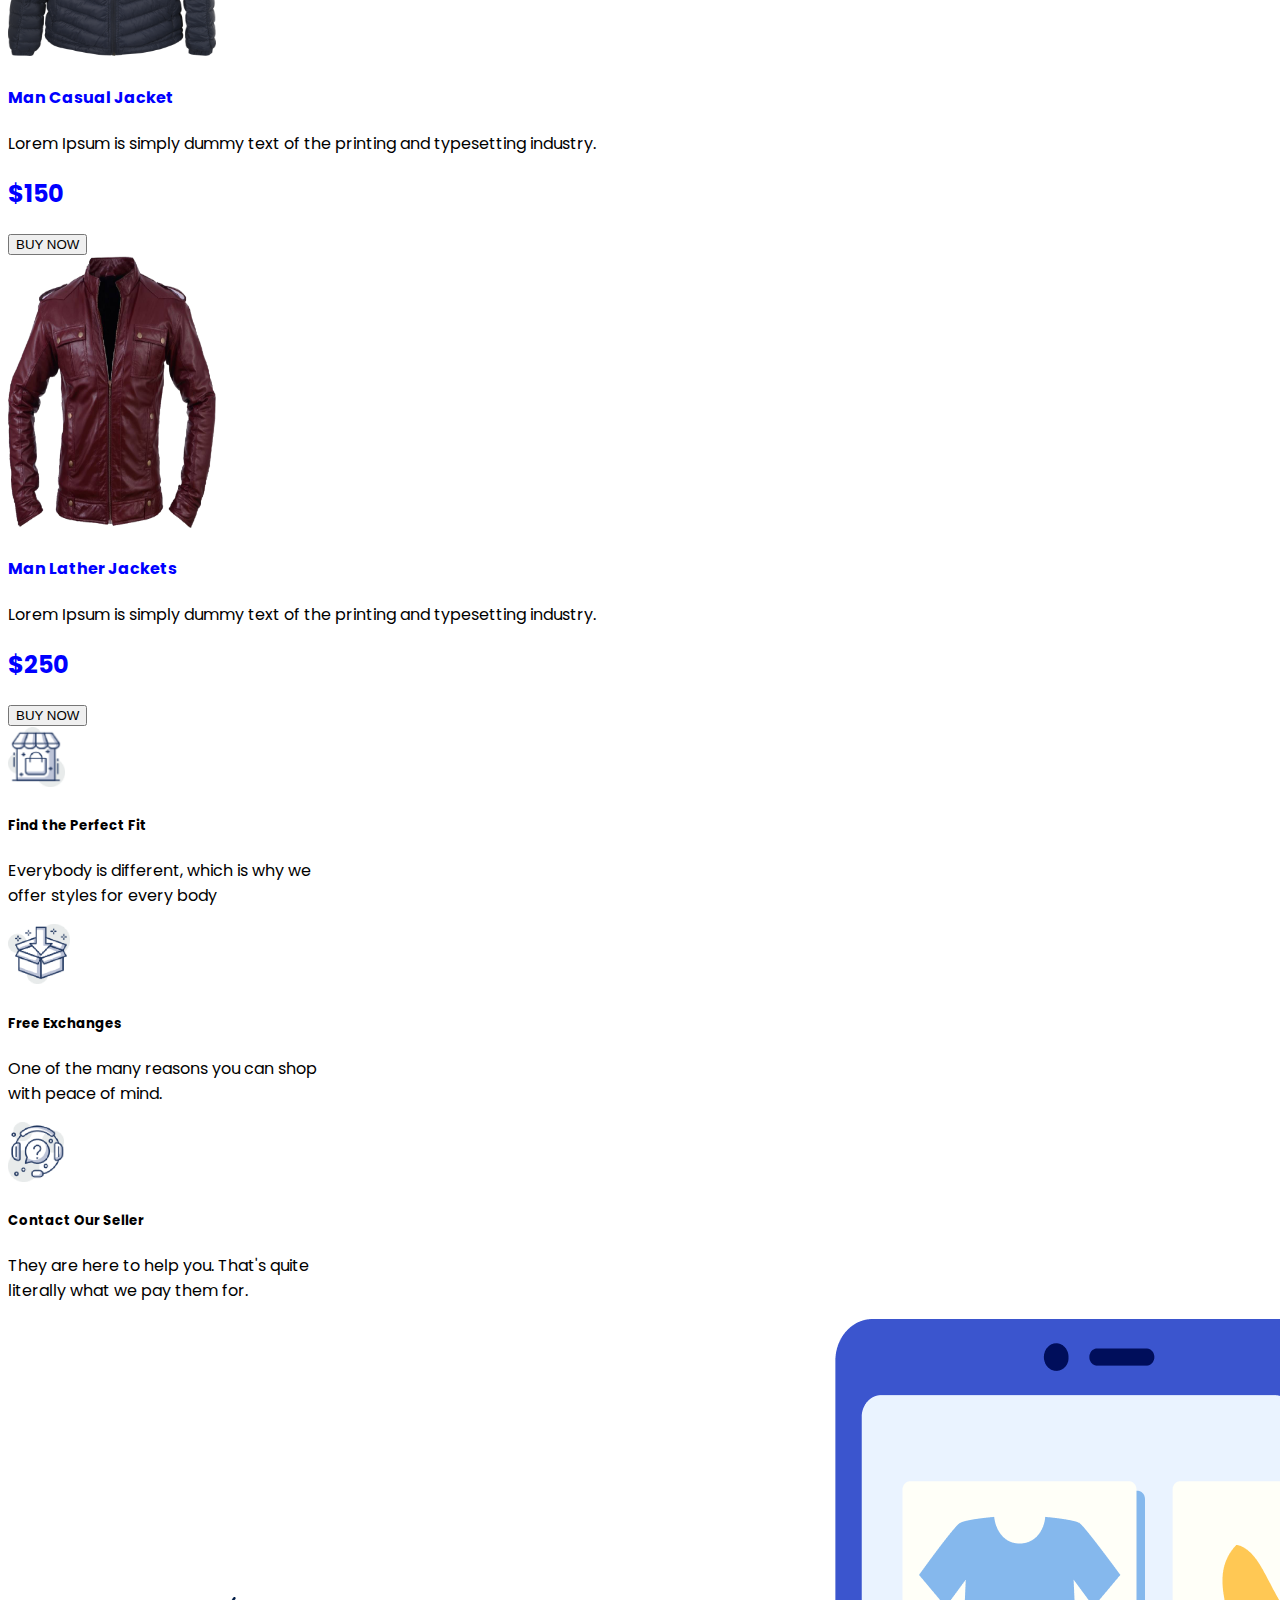
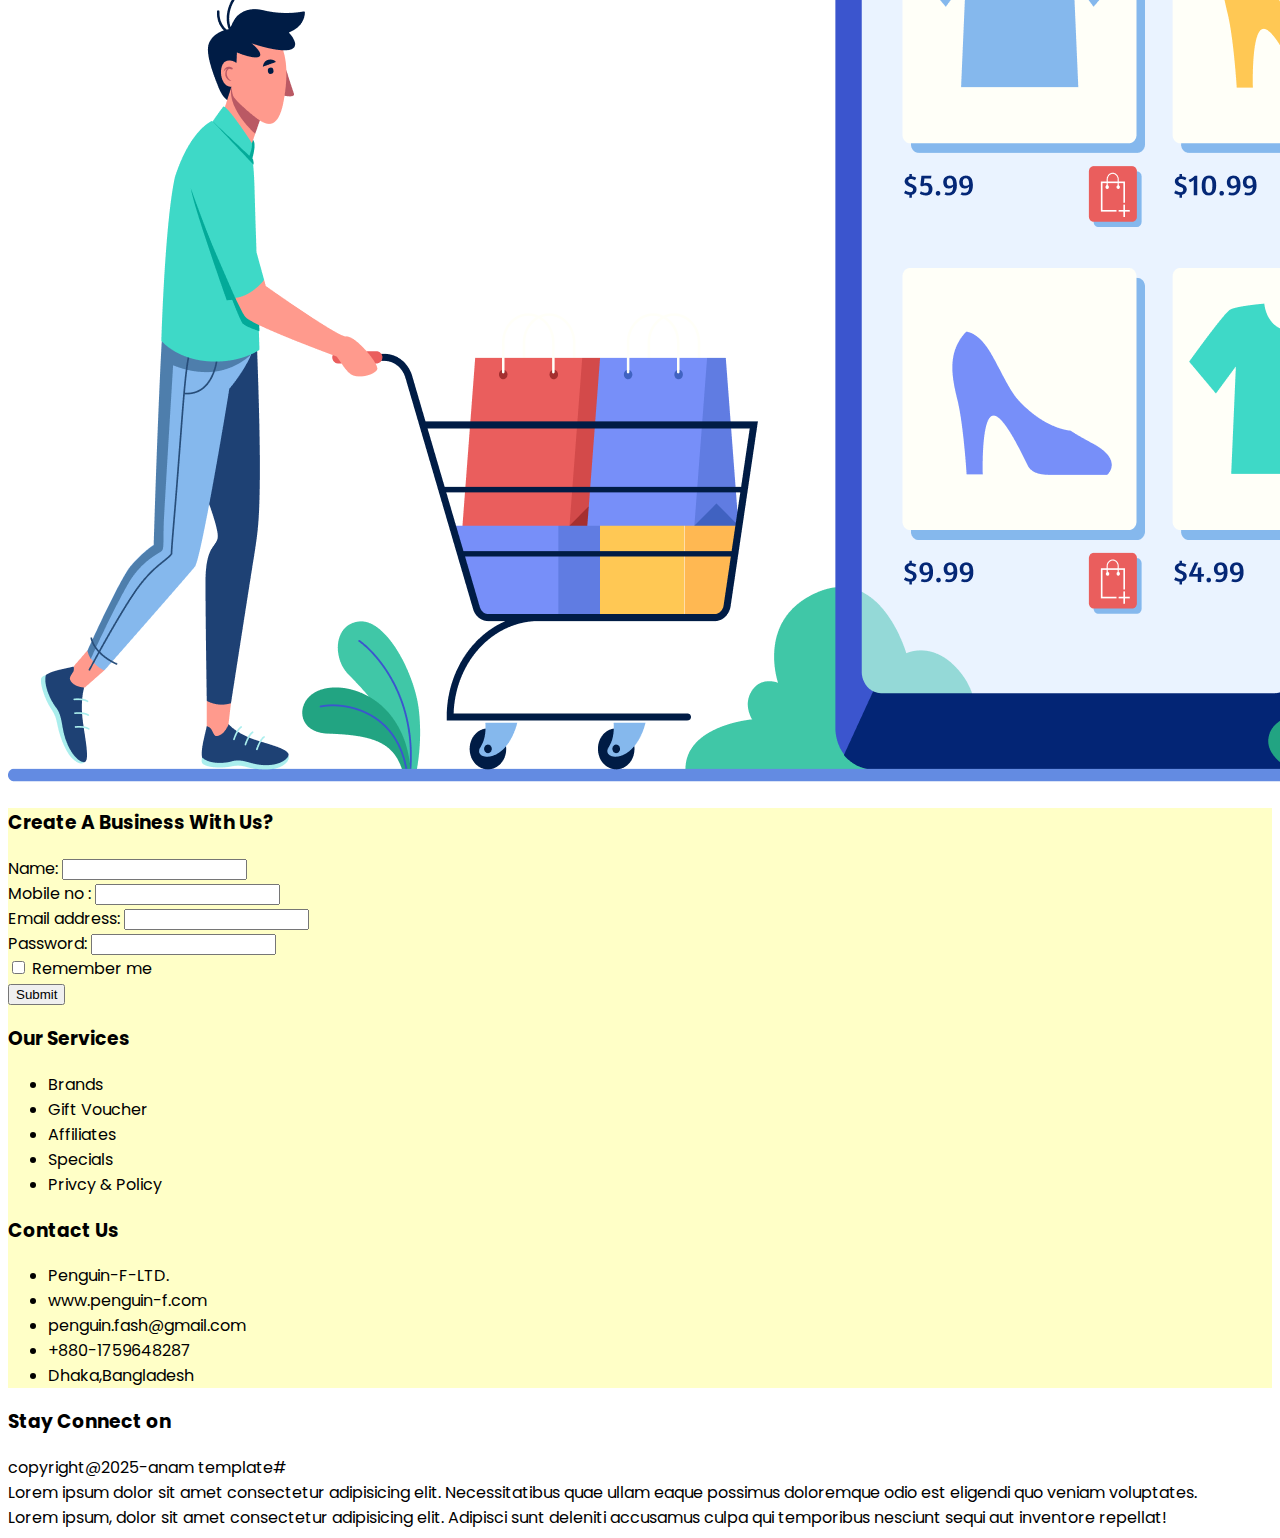
==== commit 53c50ffa: "done" ====
--- a/index.html
+++ b/index.html
@@ -1,217 +1,234 @@
 <!DOCTYPE html>
 <html lang="en">
-<head> 
-     <link rel="stylesheet" href="css/all.min.css">
-    <link rel="stylesheet" href="css/bootstrap.css">
-    <link rel="stylesheet" href="css/style.css">
-
-<link href="https://fonts.googleapis.com/css2?family=Oswald&family=Poppins:ital,wght@1,500&display=swap" rel="stylesheet">
-    <title>Document</title>
+
+<head>
+  <title>Document</title>
+  <!-- <link rel="stylesheet" href="css/all.min.css">
+  <link rel="stylesheet" href="css/bootstrap.css"> -->
+  <link href="https://cdn.jsdelivr.net/npm/bootstrap@5.0.0-beta1/dist/css/bootstrap.min.css" rel="stylesheet"
+    integrity="sha384-giJF6kkoqNQ00vy+HMDP7azOuL0xtbfIcaT9wjKHr8RbDVddVHyTfAAsrekwKmP1" crossorigin="anonymous">
+  <link rel="stylesheet" href="css/style.css">
+
+  <link href="https://fonts.googleapis.com/css2?family=Oswald&family=Poppins:ital,wght@1,500&display=swap"
+    rel="stylesheet">
+
 </head>
+
 <body>
+  
+
   <div class="hed">
     <header class="container pt-2 pb-5">
-        <nav class="panada-logo navbar navbar-expand-lg navbar-light">
-            <div class="container-fluid">
-                  <img src="Logo-Icon/Group 33072.png" alt="">
-              <button class="navbar-toggler" type="button" data-bs-toggle="collapse" data-bs-target="#navbarNav" aria-controls="navbarNav" aria-expanded="false" aria-label="Toggle navigation">
-                <span class="navbar-toggler-icon"></span>
-              </button>
-              <div class="collapse navbar-collapse justify-content-end" id="navbarNav">
-                <ul class="navbar-nav">
-                  <li class="nav-item">
-                    <a class="nav-link active" aria-current="page" href="#">Home</a>
-                  </li>
-                  <li class="nav-item">
-                    <a class="nav-link" href="#">Features</a>
-                  </li>
-                  <li class="nav-item">
-                    <a class="nav-link" href="#">Pricing</a>
-                  </li>
-                  <li class="nav-item">
-                    <a class="nav-link" href="#" tabindex="-1" aria-disabled="true">Disabled</a>
-                  </li>
-                </ul>
-              </div>
-            </div>
-          </nav>
-<!-- nav*********************************************** -->
-
-          <div class="row pt-5">
-          <div class="col-sm-12 col-md-12 col-lg-6 d-flex justify-content-center  align-items-center">
-             <div>
-                <h1 class="display-4 text-danger ">Be the Penguins</h1>
-                <h1 class="display-4">of Winter</h1>
-                <p>Lorem Ipsum is simply dummy text of the printing <br>
-                  and typesetting industry</p>
-                  <button class="btn btn-success btn"><i class="fas fa-shopping-cart"></i> BUY NOW</button>
-             </div>
-          </div>
-          <div class="col-sm-12 col-md-12 col-lg-6 d-flex justify-content-center  align-items-center">
-              <img src="Logo-Icon/Group 33091.png"  class="girls-pic img-fluid">
-          </div>
-        </div>
+
+<nav class="panada-logo navbar navbar-expand-lg navbar-light">
+
+    <img src="Logo-Icon/Group 33072.png" class="img-fluid" alt="">
+    <button class="navbar-toggler" type="button" data-bs-toggle="collapse" data-bs-target="#navbarNav"
+      aria-controls="navbarNav" aria-expanded="false" aria-label="Toggle navigation">
+      <span class="navbar-toggler-icon"></span>
+    </button>
+    <div class="collapse navbar-collapse justify-content-end" id="navbarNav">
+      <ul class="navbar-nav">
+        <li class="nav-item">
+          <a class="nav-link active" aria-current="page" href="#">Home</a>
+        </li>
+        <li class="nav-item">
+          <a class="nav-link" href="#Product">Product</a>
+        </li>
+        <li class="nav-item">
+          <a class="nav-link" href="#About">About Us</a>
+        </li>
+        <li class="nav-item">
+          <a class="nav-link" href="#contact" tabindex="-1" aria-disabled="true">Contact us</a>
+        </li>
+      </ul>
+    </div>
+  </nav>
+<div class="row pt-5">
+        <div
+          class="col-md-6  d-flex justify-content-center    align-items-center">
+          <div>
+            <h1 class="display-4 text-danger ">Be the Penguins</h1>
+            <h1 class="display-4">of Winter</h1>
+            <p>Lorem Ipsum is simply dummy text of the printing <br>
+              and typesetting industry</p>
+            <button class="btn btn-success btn"><i class="fas fa-shopping-cart"></i> BUY NOW</button>
+          </div>
+        </div>
+
+        <div class=" col-md-6  d-flex justify-content-center align-items-center">
+          <img src="Logo-Icon/Group 33091.png" class="girls-pic img-fluid">
+        </div>
+      </div> 
+
     </header>
   </div>
-    <!-- jacket card************************************* -->
-    <main id="" class="container mt-5">
-        <h1>WOMAN JACKET</h1>
-        <div class="container mt-3">
-          <div class="row row-cols-1 row-cols-md-3 row-cols-md-3 g-4">
-    
-            <div class="col-sm-10 col-md-6 col-lg-4 col-xl-4 col-xxl-4 d-flex justify-content-center  align-items-center">
-              <div class="card jack-card h-100 border-0 shadow round">
-                <div class="f3-jack div-col-border m-3  bg-light d-flex justify-content-center  align-items-center">
-                  <img src="Image/f-1.png" class="card-img-top" alt="...">
-                </div>          
-                <div class="card-body">
-                  <h4 class="card-title fw-bold">Yellow Coat Jacket </h4>
-                  <p class="card-text">Lorem Ipsum is simply dummy text of the 
-                    printing and typesetting industry.</p>
-                </div>
-                <div class="card-footer  f-jack-foot d-flex justify-content-between">
-                  <h2>$150</h2>
-                  <button type="button" class="btn btn-color btn-success btn"><i class="fas fa-shopping-cart"></i>BUY NOW</button>
-                </div>
-              </div>
-            </div>
-    
+  <!-- nav*********************************************** -->
+
+  
+  <!-- jacket card************************************* -->
+  <main id="Product" class="container mt-5">
+    <h1>WOMAN JACKET</h1>
+    <div class="container mt-3">
+      <div class="row row-cols-1 row-cols-md-3 row-cols-md-3 g-4">
+        <div class="col-sm-12 col-md-4  d-flex justify-content-center  align-items-center">
+          <div class="card jack-card h-100 border-0 shadow round">
+            <div class="f3-jack div-col-border m-3  bg-light d-flex justify-content-center  align-items-center">
+              <img src="Image/f-1.png" class="card-img-top" alt="...">
+            </div>
+            <div class="card-body">
+              <h4 class="card-title fw-bold">Yellow Coat Jacket </h4>
+              <p class="card-text">Lorem Ipsum is simply dummy text of the
+                printing and typesetting industry.</p>
+            </div>
+            <div class="card-footer  f-jack-foot d-flex justify-content-between">
+              <h2>$170</h2>
+              <button type="button" class="btn btn-color btn-success btn"><i class="fas fa-shopping-cart"></i>BUY
+                NOW</button>
+            </div>
+          </div>
+        </div>
+
+        <div class="col-sm-12 col-md-4  d-flex justify-content-center  align-items-center">
+          <div class="card jack-card h-100 border-0 shadow round">
+            <div class="f3-jack div-col-border m-3 bg-light d-flex justify-content-center  align-items-center">
+              <img src="Image/f-2.png" class="card-img-top" alt="...">
+            </div>
+            <div class="card-body">
+              <h4 class="card-title fw-bold">Woman Jacket </h4>
+              <p class="card-text">Lorem Ipsum is simply dummy text of the
+                printing and typesetting industry.</p>
+            </div>
+            <div class="card-footer  f-jack-foot d-flex justify-content-between">
+              <h2>$200</h2>
+              <button type="button" class="btn btn-color btn-success btn"><i class="fas fa-shopping-cart"></i>BUY
+                NOW</button>
+            </div>
+          </div>
+        </div>
+
+        <div class="col-sm-12 col-md-4  d-flex justify-content-center  align-items-center">
+          <div class="card jack-card h-100 border-0 shadow round">
+            <div class="f3-jack div-col-border m-3 bg-light  d-flex justify-content-center  align-items-center">
+              <img src="Image/f-3.png" class="card-img-top" alt="...">
+            </div>
+            <div class="card-body">
+              <h4 class="card-title fw-bold">Woman Leather Jacket </h4>
+              <p class="card-text">Lorem Ipsum is simply dummy text of the
+                printing and typesetting industry.</p>
+            </div>
+            <div class="card-footer f-jack-foot d-flex justify-content-between">
+              <h2>$140</h2>
+              <button type="button" class="btn btn-color btn-success btn">
+                <i class="fas fa-shopping-cart"></i>BUY NOW</button>
+            </div>
+          </div>
+        </div>
+      </div>
+    </div>
+
+
+
+    <div class="container mt-5">
+      <h1>JENTS JACKET</h1>
+      <div class="container mt-3">
+        <div class="row row-cols-1 row-cols-md-3 g-4">
+
           <div class="col-sm-10 col-md-6 col-lg-4 col-xl-4 col-xxl-4 d-flex justify-content-center  align-items-center">
             <div class="card jack-card h-100 border-0 shadow round">
-              <div class="f3-jack div-col-border m-3 bg-light d-flex justify-content-center  align-items-center">
-                <img src="Image/f-2.png" class="card-img-top" alt="...">
-              </div>          
+              <div class="f3-jack div-col-border m-3  bg-light d-flex justify-content-center  align-items-center">
+                <img src="Image/m-1.png" class="card-img-top" alt="...">
+              </div>
               <div class="card-body">
-                <h4 class="card-title fw-bold">Woman Jacket </h4>
-                <p class="card-text">Lorem Ipsum is simply dummy text of the 
+                <h4 class="card-title fw-bold">Snowboard Jacket Mens </h4>
+                <p class="card-text">Lorem Ipsum is simply dummy text of the
                   printing and typesetting industry.</p>
               </div>
               <div class="card-footer  f-jack-foot d-flex justify-content-between">
-                <h2>$150</h2>
-                <button type="button" class="btn btn-color btn-success btn"><i class="fas fa-shopping-cart"></i>BUY NOW</button>
-              </div>
-            </div>
-          </div>
-    
-          <div class="col-sm-10 col-md-6 col-lg-4 col-xl-4 col-xxl-4 d-flex justify-content-center  align-items-center">
-            <div class="card jack-card h-100 border-0 shadow round">
-              <div class="f3-jack div-col-border m-3 bg-light  d-flex justify-content-center  align-items-center">
-                <img src="Image/f-3.png" class="card-img-top" alt="...">
-              </div>          
-              <div class="card-body">
-                <h4 class="card-title fw-bold">Woman Leather Jacket </h4>
-                <p class="card-text">Lorem Ipsum is simply dummy text of the 
-                   printing and typesetting industry.</p>
-              </div>
-              <div class="card-footer f-jack-foot d-flex justify-content-between">
-                <h2>$150</h2>
-                <button type="button" class="btn btn-color btn-success btn">
-                  <i class="fas fa-shopping-cart"></i>BUY NOW</button>
-              </div>
-            </div>
-          </div>
-        </div>
-      </div>
-    
-
-
-<div class="container mt-5">
-        <h1>JENTS JACKET</h1>
-        <div class="container mt-3">
-          <div class="row row-cols-1 row-cols-md-3 g-4">
-    
-            <div class="col-sm-10 col-md-6 col-lg-4 col-xl-4 col-xxl-4 d-flex justify-content-center  align-items-center">
-              <div class="card jack-card h-100 border-0 shadow round">
-                <div class="f3-jack div-col-border m-3  bg-light d-flex justify-content-center  align-items-center">
-                  <img src="Image/m-1.png" class="card-img-top" alt="...">
-                </div>          
-                <div class="card-body">
-                  <h4 class="card-title fw-bold">Snowboard Jacket Mens </h4>
-                  <p class="card-text">Lorem Ipsum is simply dummy text of the 
-                    printing and typesetting industry.</p>
-                </div>
-                <div class="card-footer  f-jack-foot d-flex justify-content-between">
-                  <h2>$150</h2>
-                  <button type="button" class="btn btn-color btn-success btn"><i class="fas fa-shopping-cart"></i>BUY NOW</button>
-                </div>
-              </div>
-            </div>
-    
+                <h2>$120</h2>
+                <button type="button" class="btn btn-color btn-success btn"><i class="fas fa-shopping-cart"></i>BUY
+                  NOW</button>
+              </div>
+            </div>
+          </div>
+
           <div class="col-sm-10 col-md-6 col-lg-4 col-xl-4 col-xxl-4 d-flex justify-content-center  align-items-center">
             <div class="card jack-card h-100 border-0 shadow round">
               <div class="f3-jack div-col-border m-3 bg-light d-flex justify-content-center  align-items-center">
                 <img src="Image/m-2.png" class="card-img-top" alt="...">
-              </div>          
+              </div>
               <div class="card-body">
                 <h4 class="card-title fw-bold">Man Casual Jacket </h4>
-                <p class="card-text">Lorem Ipsum is simply dummy text of the 
+                <p class="card-text">Lorem Ipsum is simply dummy text of the
                   printing and typesetting industry.</p>
               </div>
               <div class="card-footer  f-jack-foot d-flex justify-content-between">
                 <h2>$150</h2>
-                <button type="button" class="btn btn-color btn-success btn"><i class="fas fa-shopping-cart"></i>BUY NOW</button>
-              </div>
-            </div>
-          </div>
-    
+                <button type="button" class="btn btn-color btn-success btn"><i class="fas fa-shopping-cart"></i>BUY
+                  NOW</button>
+              </div>
+            </div>
+          </div>
+
           <div class="col-sm-10 col-md-6 col-lg-4 col-xl-4 col-xxl-4 d-flex justify-content-center  align-items-center">
             <div class="card jack-card h-100 border-0 shadow round">
               <div class="f3-jack div-col-border m-3 bg-light  d-flex justify-content-center  align-items-center">
                 <img src="Image/m-3.png" class="card-img-top" alt="...">
-              </div>          
+              </div>
               <div class="card-body">
                 <h4 class="card-title fw-bold">Man Lather Jackets </h4>
-                <p class="card-text">Lorem Ipsum is simply dummy text of the 
-                   printing and typesetting industry.</p>
+                <p class="card-text">Lorem Ipsum is simply dummy text of the
+                  printing and typesetting industry.</p>
               </div>
               <div class="card-footer f-jack-foot d-flex justify-content-between">
-                <h2>$150</h2>
-                <button type="button" class="btn btn-color btn-success btn"><i class="fas fa-shopping-cart"></i>BUY NOW</button>
-              </div>
-            </div>
-          </div>
-        </div>
-      </div>
-      </div>
-    </main>            
-    
-    <section class="container">
-        <div class="row mt-5 mb-5"> 
-            <div class="col-sm-12 col-md-12 col-lg-6 col-xl-6 col-xxl-6  p-4">
-                <div class="details p-2 justify-content-center d-flex  align-items-center shadow-sm my-3">
-                    <img src="Logo-Icon/image 12.png" class="img-fluid">
-                    <div class="mx-5">
-                    <h5>Find the Perfect Fit</h5>
-                    <p>Everybody is different, which is why we <br> offer styles for every body</p>
-                </div>
-                </div>
-                <div class="details p-2 justify-content-center d-flex  align-items-center shadow-sm my-3">
-                    <img src="Logo-Icon/image 13.png" class="img-fluid">
-                    <div class="mx-5">
-                        <h5>Free Exchanges</h5>
-                    <p>One of the many reasons you can shop <br>  with peace of mind.</p> 
-                    </div>
-                </div>
-                <div class="details p-2 justify-content-center d-flex  align-items-center shadow-sm my-3"> 
-                    <img src="Logo-Icon/image 14.png" >
-                    <div class="mx-5">
-                 <h5>Contact Our Seller</h5>
-                 <p>They are here to help you. That's quite <br> literally what we pay them for.</p>
-                </div>
-                </div>
-            </div>
-            <div class="col-sm-12 col-md-12 col-lg-6 col-xl-6 col-xxl-6 justify-content-center d-flex  align-items-center">
-              <img src="Logo-Icon/XMLID 1.png" alt="" class="img-fluid" >
-            </div>
-        </div>
-    </section>
-
-<!-- last part start***************************************** -->
-
-    <div class="lst-fooot">
-<footer class="container">
+                <h2>$250</h2>
+                <button type="button" class="btn btn-color btn-success btn"><i class="fas fa-shopping-cart"></i>BUY
+                  NOW</button>
+              </div>
+            </div>
+          </div>
+        </div>
+      </div>
+    </div>
+  </main>
+  <!-- about################################################### -->
+  <section id="About" class="container">
+    <div class="row mt-5 mb-5">
+      <div class="col-sm-12 col-md-12 col-lg-6 col-xl-6 col-xxl-6  p-4">
+        <div class="details p-2 justify-content-center d-flex  align-items-center shadow-sm my-3">
+          <img src="Logo-Icon/image 12.png" class="img-fluid">
+          <div class="mx-5">
+            <h5>Find the Perfect Fit</h5>
+            <p>Everybody is different, which is why we <br> offer styles for every body</p>
+          </div>
+        </div>
+        <div class="details p-2 justify-content-center d-flex  align-items-center shadow-sm my-3">
+          <img src="Logo-Icon/image 13.png" class="img-fluid">
+          <div class="mx-5">
+            <h5>Free Exchanges</h5>
+            <p>One of the many reasons you can shop <br> with peace of mind.</p>
+          </div>
+        </div>
+        <div class="details p-2 justify-content-center d-flex  align-items-center shadow-sm my-3">
+          <img src="Logo-Icon/image 14.png">
+          <div class="mx-5">
+            <h5>Contact Our Seller</h5>
+            <p>They are here to help you. That's quite <br> literally what we pay them for.</p>
+          </div>
+        </div>
+      </div>
+      <div class="col-sm-12 col-md-12 col-lg-6 col-xl-6 col-xxl-6 justify-content-center d-flex  align-items-center">
+        <img src="Logo-Icon/XMLID 1.png" alt="" class="img-fluid">
+      </div>
+    </div>
+  </section>
+
+  <!-- last part start***************************************** -->
+
+  <div id="contact" class="lst-fooot">
+    <footer class="container">
       <div class="row g-5 mt-5  d-flex justify-content-center ">
-        <div class="col-sm-12 col-md-8 col-lg-5 mb-4">
+        <div class="col-sm-12 col-md-12 col-lg-5 mb-2">
           <h3>Create A Business With Us?</h3>
           <form>
             <div class="form-group">
@@ -236,8 +253,8 @@
             <button type="submit" class="btn btn-primary">Submit</button>
           </form>
         </div>
-        
-        <div class="col-sm-12 col-md-6 col-lg-3">
+
+        <div class="col-sm-12 col-md-6 col-lg-3  mb-5">
           <h3>Our Services</h3>
           <ul class="list-group  list-group-flush pt-4">
             <li class=" list-group-item"><a href="">Brands</a></li>
@@ -248,7 +265,7 @@
           </ul>
         </div>
 
-        <div class="col-sm-12 col-md-6 col-lg-3">
+        <div class="col-sm-12 col-md-6 col-lg-3  mb-5">
           <h3>Contact Us</h5>
             <ul class="list-group  pt-4 list-group-flush">
               <li class="lst-ft list-group-item"><a href="">Penguin-F-LTD. </a></li>
@@ -259,25 +276,33 @@
             </ul>
         </div>
       </div>
-</footer>
-</div>
-<div class="container-fluid">
-<div class="row">
-  <div class="col-md-12 bg-dark text-light d-flex justify-content-center ">
-    <div class="  justify-content-center">
-    <h3>Stay Connect on</h3>
-    <div>
-      <i class="fab fa-facebook-square"></i>
-      <i class="fab fa-instagram ms-2"></i>
-      <i class="fab fa-twitter-square ms-2"></i>
-    </div>
-    copyright@2025-anam template#
-  </div></div>
+    </footer>
   </div>
-</div>
-
-
-
-    <script src="js/bootstrap.min.js"></script>
+  <div class="container-fluid">
+    <div class="row">
+      <div class="col-md-12 bg-dark text-light d-flex justify-content-center ">
+        <div class="  justify-content-center">
+          <h3>Stay Connect on</h3>
+          <div>
+            <i class="fab fa-facebook-square"></i>
+            <i class="fab fa-instagram ms-2"></i>
+            <i class="fab fa-twitter-square ms-2"></i>
+          </div>
+          copyright@2025-anam template#
+        </div>
+      </div>
+    </div>
+  </div>
+
+  <div class="row">
+    <div class="col-md-6">Lorem ipsum dolor sit amet consectetur adipisicing elit. Necessitatibus quae ullam eaque possimus doloremque odio est eligendi quo veniam voluptates.</div>
+    <div class="col-md-6">Lorem ipsum, dolor sit amet consectetur adipisicing elit. Adipisci sunt deleniti accusamus culpa qui temporibus nesciunt sequi aut inventore repellat!</div>
+  </div>
+
+  <script src="https://cdn.jsdelivr.net/npm/bootstrap@5.0.0-beta1/dist/js/bootstrap.bundle.min.js"
+    integrity="sha384-ygbV9kiqUc6oa4msXn9868pTtWMgiQaeYH7/t7LECLbyPA2x65Kgf80OJFdroafW"
+    crossorigin="anonymous"></script>
+  <!-- <script src="js/bootstrap.min.js"></script> -->
 </body>
-</html> +
+</html>--- a/css/style.css
+++ b/css/style.css
@@ -7,7 +7,8 @@
     color: black;
 }
 .hed{
-    background-color:rgba(255, 255, 0, 0.164);}
+    background-color:rgba(255, 255, 0, 0.164);
+}
 .panada-logo img{
     height:3rem;
 }
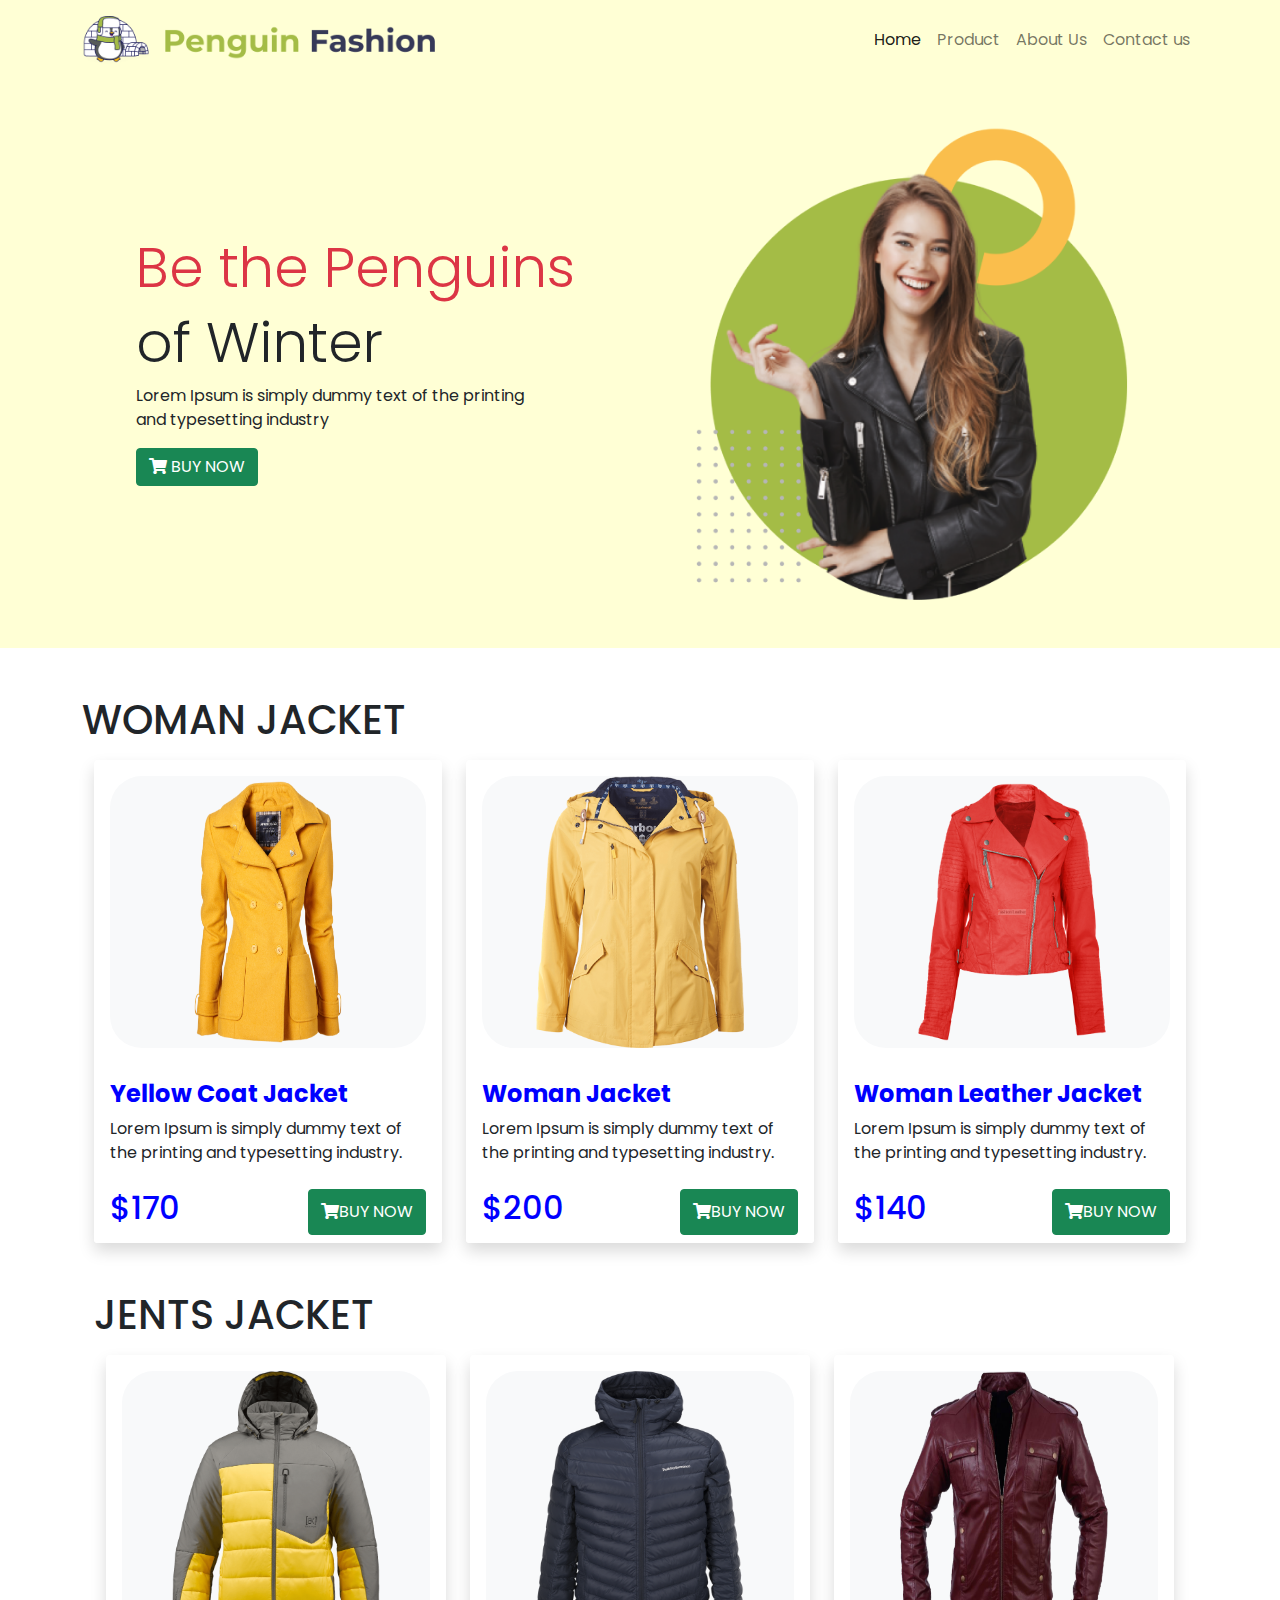
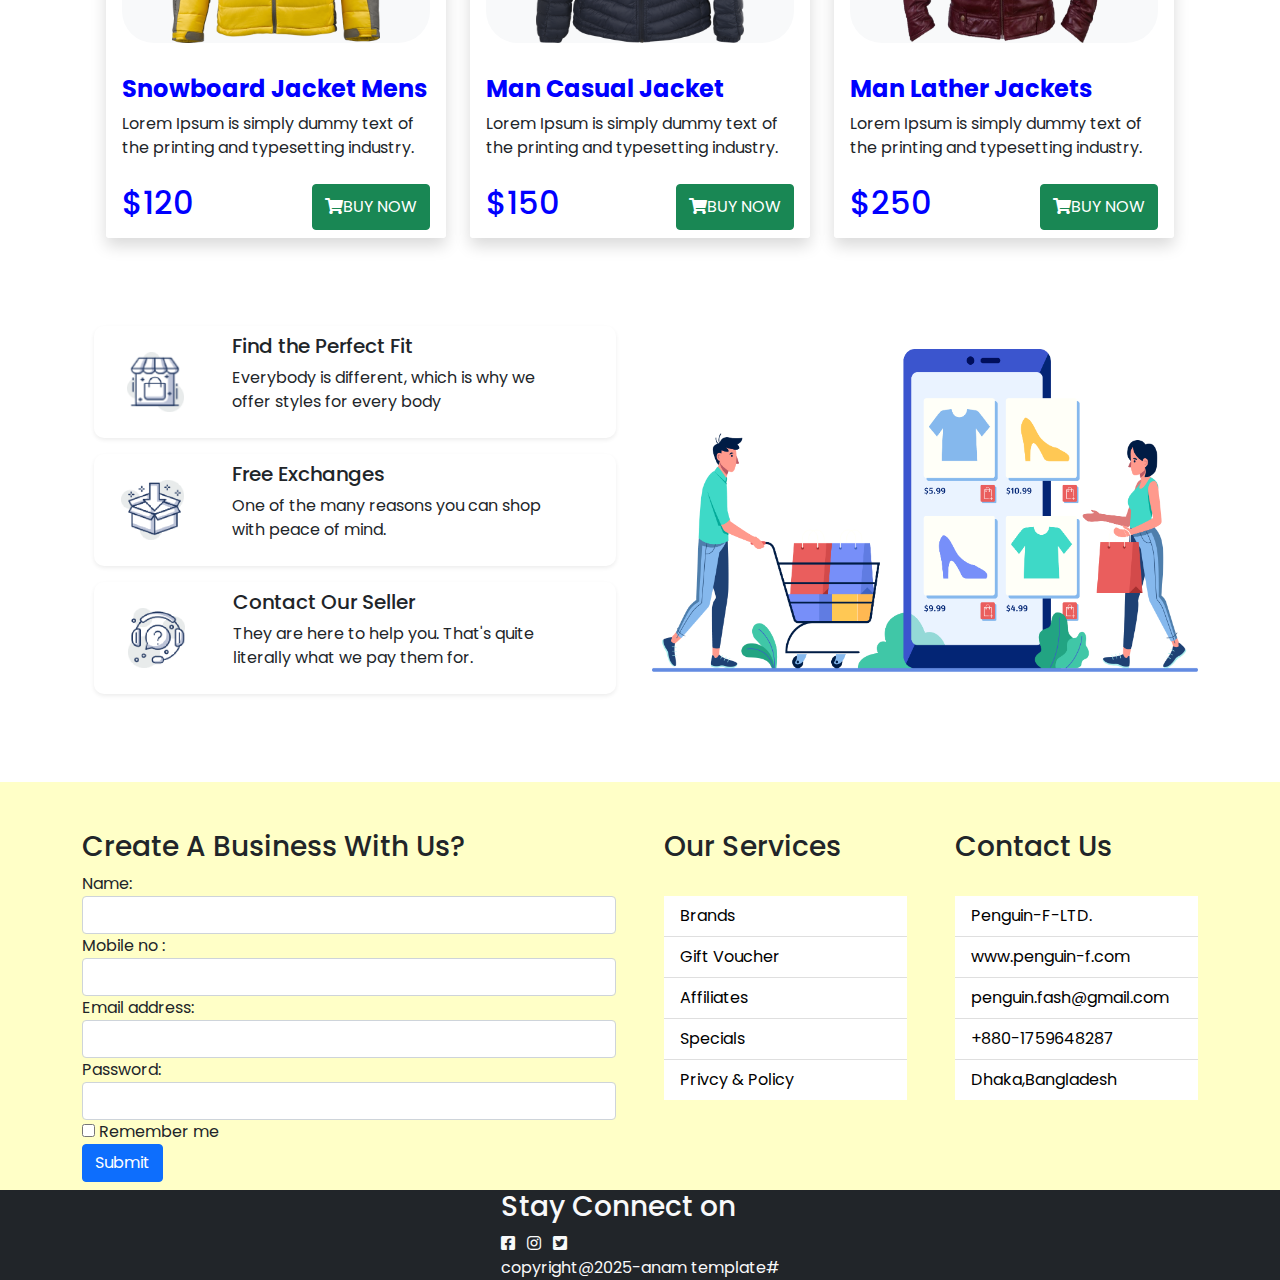
==== commit 930b964c: "done" ====
--- a/index.html
+++ b/index.html
@@ -2,25 +2,21 @@
 <html lang="en">
 
 <head>
+   <link href="https://fonts.googleapis.com/css2?family=Oswald&family=Poppins:ital,wght@1,500&display=swap"
+    rel="stylesheet">
+    <link rel="stylesheet" href="css/bootstrap.css">
+    <link rel="stylesheet" href="css/all.min.css">
+    <link rel="stylesheet" href="css/style.css">
+  
   <title>Document</title>
-  <!-- <link rel="stylesheet" href="css/all.min.css">
-  <link rel="stylesheet" href="css/bootstrap.css"> -->
-  <link href="https://cdn.jsdelivr.net/npm/bootstrap@5.0.0-beta1/dist/css/bootstrap.min.css" rel="stylesheet"
-    integrity="sha384-giJF6kkoqNQ00vy+HMDP7azOuL0xtbfIcaT9wjKHr8RbDVddVHyTfAAsrekwKmP1" crossorigin="anonymous">
-  <link rel="stylesheet" href="css/style.css">
-
-  <link href="https://fonts.googleapis.com/css2?family=Oswald&family=Poppins:ital,wght@1,500&display=swap"
-    rel="stylesheet">
 
 </head>
 
 <body>
-  
 
   <div class="hed">
     <header class="container pt-2 pb-5">
-
-<nav class="panada-logo navbar navbar-expand-lg navbar-light">
+   <nav class="panada-logo navbar navbar-expand-lg navbar-light">
 
     <img src="Logo-Icon/Group 33072.png" class="img-fluid" alt="">
     <button class="navbar-toggler" type="button" data-bs-toggle="collapse" data-bs-target="#navbarNav"
@@ -63,7 +59,7 @@
 
     </header>
   </div>
-  <!-- nav*********************************************** -->
+  
 
   
   <!-- jacket card************************************* -->
@@ -71,7 +67,7 @@
     <h1>WOMAN JACKET</h1>
     <div class="container mt-3">
       <div class="row row-cols-1 row-cols-md-3 row-cols-md-3 g-4">
-        <div class="col-sm-12 col-md-4  d-flex justify-content-center  align-items-center">
+        <div class=" col-md-4  d-flex justify-content-center  align-items-center">
           <div class="card jack-card h-100 border-0 shadow round">
             <div class="f3-jack div-col-border m-3  bg-light d-flex justify-content-center  align-items-center">
               <img src="Image/f-1.png" class="card-img-top" alt="...">
@@ -89,7 +85,7 @@
           </div>
         </div>
 
-        <div class="col-sm-12 col-md-4  d-flex justify-content-center  align-items-center">
+        <div class="col-md-4  d-flex justify-content-center  align-items-center">
           <div class="card jack-card h-100 border-0 shadow round">
             <div class="f3-jack div-col-border m-3 bg-light d-flex justify-content-center  align-items-center">
               <img src="Image/f-2.png" class="card-img-top" alt="...">
@@ -107,7 +103,7 @@
           </div>
         </div>
 
-        <div class="col-sm-12 col-md-4  d-flex justify-content-center  align-items-center">
+        <div class="col-md-4  d-flex justify-content-center  align-items-center">
           <div class="card jack-card h-100 border-0 shadow round">
             <div class="f3-jack div-col-border m-3 bg-light  d-flex justify-content-center  align-items-center">
               <img src="Image/f-3.png" class="card-img-top" alt="...">
@@ -133,8 +129,7 @@
       <h1>JENTS JACKET</h1>
       <div class="container mt-3">
         <div class="row row-cols-1 row-cols-md-3 g-4">
-
-          <div class="col-sm-10 col-md-6 col-lg-4 col-xl-4 col-xxl-4 d-flex justify-content-center  align-items-center">
+          <div class="col-md-4 d-flex justify-content-center  align-items-center">
             <div class="card jack-card h-100 border-0 shadow round">
               <div class="f3-jack div-col-border m-3  bg-light d-flex justify-content-center  align-items-center">
                 <img src="Image/m-1.png" class="card-img-top" alt="...">
@@ -152,7 +147,7 @@
             </div>
           </div>
 
-          <div class="col-sm-10 col-md-6 col-lg-4 col-xl-4 col-xxl-4 d-flex justify-content-center  align-items-center">
+          <div class="col-md-4 d-flex justify-content-center  align-items-center">
             <div class="card jack-card h-100 border-0 shadow round">
               <div class="f3-jack div-col-border m-3 bg-light d-flex justify-content-center  align-items-center">
                 <img src="Image/m-2.png" class="card-img-top" alt="...">
@@ -170,7 +165,7 @@
             </div>
           </div>
 
-          <div class="col-sm-10 col-md-6 col-lg-4 col-xl-4 col-xxl-4 d-flex justify-content-center  align-items-center">
+          <div class="col-md-4 d-flex justify-content-center  align-items-center">
             <div class="card jack-card h-100 border-0 shadow round">
               <div class="f3-jack div-col-border m-3 bg-light  d-flex justify-content-center  align-items-center">
                 <img src="Image/m-3.png" class="card-img-top" alt="...">
@@ -194,7 +189,7 @@
   <!-- about################################################### -->
   <section id="About" class="container">
     <div class="row mt-5 mb-5">
-      <div class="col-sm-12 col-md-12 col-lg-6 col-xl-6 col-xxl-6  p-4">
+      <div class="col-md-6 p-4">
         <div class="details p-2 justify-content-center d-flex  align-items-center shadow-sm my-3">
           <img src="Logo-Icon/image 12.png" class="img-fluid">
           <div class="mx-5">
@@ -217,7 +212,7 @@
           </div>
         </div>
       </div>
-      <div class="col-sm-12 col-md-12 col-lg-6 col-xl-6 col-xxl-6 justify-content-center d-flex  align-items-center">
+      <div class="col-md-6 justify-content-center d-flex  align-items-center">
         <img src="Logo-Icon/XMLID 1.png" alt="" class="img-fluid">
       </div>
     </div>
@@ -228,7 +223,7 @@
   <div id="contact" class="lst-fooot">
     <footer class="container">
       <div class="row g-5 mt-5  d-flex justify-content-center ">
-        <div class="col-sm-12 col-md-12 col-lg-5 mb-2">
+        <div class=" col-md-6 mb-2">
           <h3>Create A Business With Us?</h3>
           <form>
             <div class="form-group">
@@ -254,7 +249,7 @@
           </form>
         </div>
 
-        <div class="col-sm-12 col-md-6 col-lg-3  mb-5">
+        <div class="col-md-3  mb-5">
           <h3>Our Services</h3>
           <ul class="list-group  list-group-flush pt-4">
             <li class=" list-group-item"><a href="">Brands</a></li>
@@ -265,7 +260,7 @@
           </ul>
         </div>
 
-        <div class="col-sm-12 col-md-6 col-lg-3  mb-5">
+        <div class="col-md-3  mb-5">
           <h3>Contact Us</h5>
             <ul class="list-group  pt-4 list-group-flush">
               <li class="lst-ft list-group-item"><a href="">Penguin-F-LTD. </a></li>
@@ -294,15 +289,8 @@
     </div>
   </div>
 
-  <div class="row">
-    <div class="col-md-6">Lorem ipsum dolor sit amet consectetur adipisicing elit. Necessitatibus quae ullam eaque possimus doloremque odio est eligendi quo veniam voluptates.</div>
-    <div class="col-md-6">Lorem ipsum, dolor sit amet consectetur adipisicing elit. Adipisci sunt deleniti accusamus culpa qui temporibus nesciunt sequi aut inventore repellat!</div>
-  </div>
-
-  <script src="https://cdn.jsdelivr.net/npm/bootstrap@5.0.0-beta1/dist/js/bootstrap.bundle.min.js"
-    integrity="sha384-ygbV9kiqUc6oa4msXn9868pTtWMgiQaeYH7/t7LECLbyPA2x65Kgf80OJFdroafW"
-    crossorigin="anonymous"></script>
-  <!-- <script src="js/bootstrap.min.js"></script> -->
+
+   <script src="js/bootstrap.min.js"></script> 
 </body>
 
 </html>